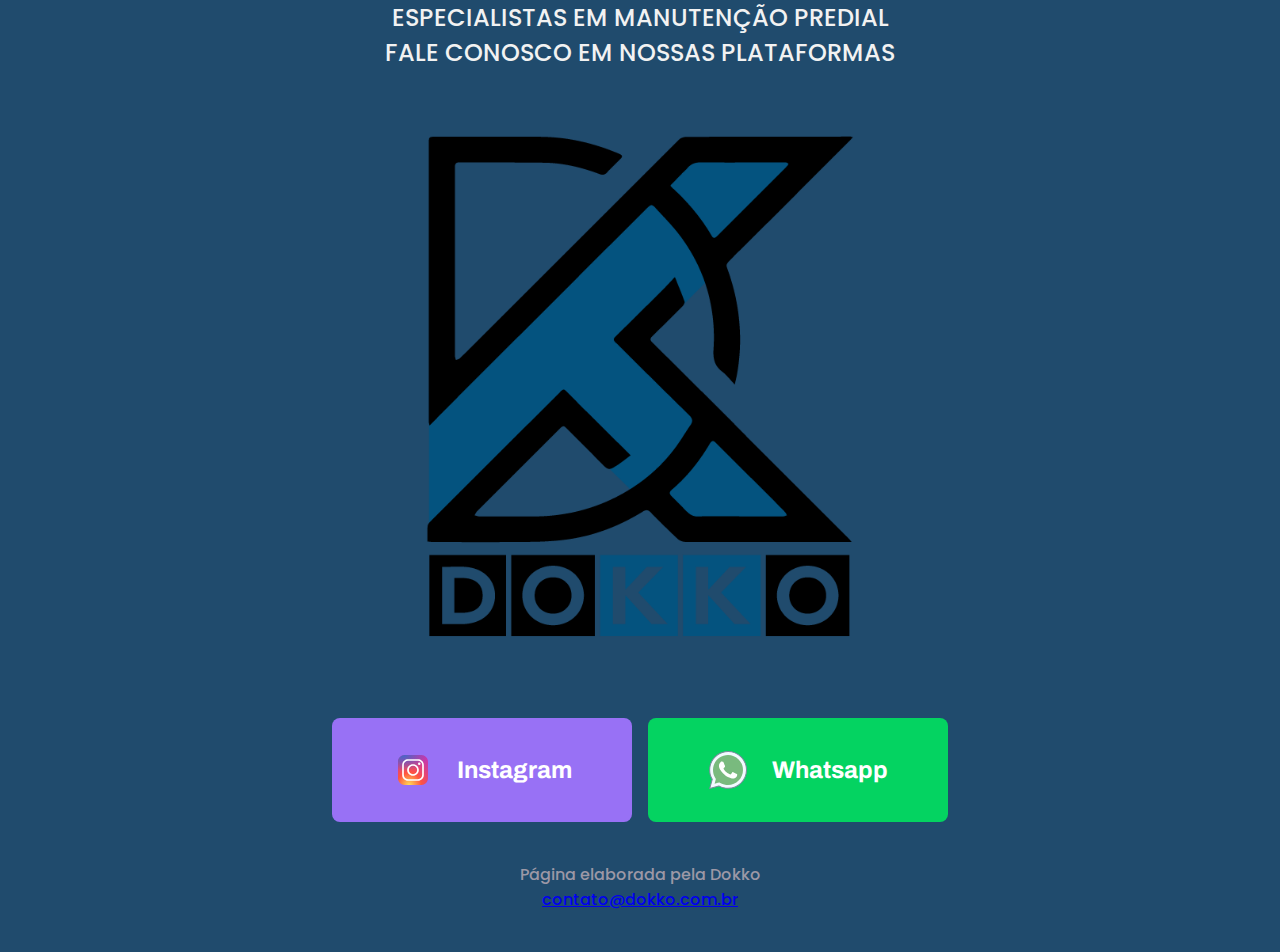
==== index.html @ 8680ae34 "Adição de rodapé" ====
<!DOCTYPE html>
<html lang="pt_br">
	
<head>
	<meta charset="UTF-8">
	<meta name="viewport" content="width=device-width, initial-scale=1.0">
	<meta name="theme-color" content="#204B6D">

	<title>Dokko | Manutenção Predial</title>

	<link rel="shortcut icon" href="./public/images/favicon.png" type="image/png">

	<link rel="stylesheet" href="./public/styles/main.css">
	<link rel="stylesheet" href="./public/styles/partials/page-landing.css">

	<link href="https://fonts.googleapis.com/css2?family=Archivo:wght@400;700&amp;family=Poppins:wght@400;600&amp;display=swap" rel="stylesheet">
</head>
<body id="page-landing">



	<div class="slideshow-container">

		<div class="text">
			ESPECIALISTAS EM MANUTENÇÃO PREDIAL
			<br>FALE CONOSCO EM NOSSAS PLATAFORMAS</div>

		<!-- <div style="text-align:center">
			<span class="dot"></span>
			<span class="dot"></span>
			<span class="dot"></span>
		</div> -->

		<div class="mySlides fade">
		<img src="./public/images/logo.png" style="max-width:100%; height: auto; max-height:600px">
		</div>
		
		<!-- <div class="mySlides fade">
		<img src="./public/images/img2.jpg" style="max-width:100%; height: auto; max-height:600px"/>
		</div>
		
		<div class="mySlides fade">
		<img src="./public/images/img3.jpg" style="max-width:100%; height: auto; max-height:600px"/>
		</div> -->

		<br>

		<!-- <div id="container">
		<div class="logo-container">
			<img src="./public/images/logo.png" alt="Dokko">
			<h2>Engenheiros a vapor</h2>
		</div>

		<img class="hero-image" src="./public/images/landing.svg" alt="Engenharia de Manutenção Predial"> -->
	
		<div class="buttons-container">
			<a class="study" href="https://instagram.com/dokkoengenharia">
				<img src="./public/images/icons/icons8-instagram.svg" alt="Estudar">
				Instagram
			</a>
			
			<a class="give-classes" href="https://wa.me/5585981982041?text=Gostaria%20de%20fechar%20um%20or%C3%A7amento%20com%20a%20Dokko">
				<img src="./public/images/icons/icons8-whatsapp-40.svg" alt="Dar aulas">
				Whatsapp
			</a>
		</div>
	</div>

	<footer>
		<p>Página elaborada pela Dokko</p>
		<p><a href="mailto:contato@dokko.com.br">contato@dokko.com.br</a></p>
	</footer>

	<script>
	let slideIndex = 0;
	showSlides();
	window.history.pushState("dokko.com.br");
	
	function showSlides() {
		let i;
		let slides = document.getElementsByClassName("mySlides");
		let dots = document.getElementsByClassName("dot");
		for (i = 0; i < slides.length; i++) {
		slides[i].style.display = "none";  
		}
		slideIndex++;
		if (slideIndex > slides.length) {slideIndex = 1}    
		for (i = 0; i < dots.length; i++) {
		dots[i].className = dots[i].className.replace(" active;", "");
		}
		slides[slideIndex-1].style.display = "block";
		dots[slideIndex-1].className += " active";
		setTimeout(showSlides, 5000); // Change image every 2 seconds
	}
	</script>
</body>
</html>
---- public/styles/main.css ----
:root {
    --color-background: #F0F0F7;
    --color-primary-lighter: #9871F5;
    --color-primary-light: #916BEA;
    --color-primary: #204b6d;
    --color-primary-dark: #2e0788;
    --color-primary-darker: #6842c2;
    --color-secondary: #04D361;
    --color-secondary-dark: #04BF58;
    --color-title-in-primary: #FFFFFF;
    --color-text-in-primary: #D4C2FF;
    --color-text-title: #32264D;
    --color-text-complement: #9C98A6;
    --color-text-base: #204b6d;
    --color-line-in-white: #E6E6F0;
    --color-input-background: #F8F8FC;
    --color-button-text: #FFFFFF;
    --color-box-base: #FFFFFF;
    --color-box-footer: #FAFAFC;
    --color-small-info: #C1BCCC;
    font-size: 60%; /* controle das medidas rem */
}

* {
    margin: 0;
    padding: 0;
    box-sizing: border-box;
}

html, 
body {
    height: 100vh;
}

body {
    background: var(--color-background);
}

body,
input,
button,
textarea {
    /* font: 500 1.6rem Poppins; */
    font-weight: 500;
    font-family: Poppins;
    font-size: 1.6rem;
    color: var(--color-text-base);
}

footer {
    padding: 4rem;
    color: var(--color-text-complement);
    text-align: center;
    vertical-align: middle;
    
}

#container {
    width: 100vw; /* width = largura */
    max-width: 700px;
}

@media(min-width: 600px) {
    :root {
        font-size: 62.5%;
    }
}

img {
  border-radius: 5%;
}

/* Slideshow container */
.slideshow-container {
  max-width: 100vw;
  position: relative;
  margin: auto;
  text-align:center;
}

.buttons-container {
  position: relative;
  margin: auto;
  text-align:center;
}

/* Caption text */
.text {
  color: #f2f2f2;
  font-size: 24px;
  padding: 8px 12px;
  position: relative;
  bottom: 8px;
  width: 100%;
  text-align: center;
}

/* Number text (1/3 etc) */
.numbertext {
  color: #f2f2f2;
  font-size: 12px;
  padding: 8px 12px;
  position: absolute;
  top: 0;
}

/* The dots/bullets/indicators */
.dot {
  height: 15px;
  width: 15px;
  margin: 0 2px;
  background-color: #bbb;
  border-radius: 50%;
  display: inline-block;
  transition: background-color 0.6s ease;
}

.active {
  background-color: #717171;
}

/* Fading animation */
.fade {
  animation-name: fade;
  animation-duration: 2.0s;
}

@keyframes fade {
  from {opacity: .2} 
  to {opacity: 1}
}

/* On smaller screens, decrease text size */
@media only screen and (max-width: 300px) {
  .text {font-size: 11px}
}
---- public/styles/partials/page-landing.css ----
#page-landing {
    background: var(--color-primary);
}

#page-landing #container {
    color: var(--color-text-in-primary);
}

.logo-container img{
    height: 10rem;
}

.logo-container {
    text-align: center;
    margin-bottom: 3.2rem;
}

.logo-container h2 {
    font-weight: 500;
    font-size: 3.6rem;
    line-height: 4.6rem;
    margin-top: 0.8rem;
}

.hero-image {
    width: 100%;
}

.buttons-container {
    display: flex;
    justify-content: center;
    margin: 0;
}

.buttons-container a {
    width: 30rem;
    height:10.4rem;
    border-radius: 0.8rem;
    margin-right: 1.6rem;
    font: 700 2.4rem Archivo;
    display: flex;
    align-items: center;
    justify-content: center;
    text-decoration: none;
    transition: background 0.2s;
    color: var(--color-button-text);
}

.buttons-container a img{
    width: 4rem;
    margin-right:2.4rem;
}

.buttons-container a.study{
    background: var(--color-primary-lighter);
}

.buttons-container a.study:hover{
    background: var(--color-primary-light);
}

.buttons-container a.give-classes{
    background: var(--color-secondary);
    margin-right: 0;
}

.buttons-container a.give-classes:hover{
    background: var(--color-primary-dark);
}

.total-connections{
    font-size:1.8rem;
    display: flex;
    align-items: center;
    justify-content: center;
}

.total-connections img{
    margin-left: 0.8rem;
}

@media(max-width: 699px){
    :root {
        font-size: 40%; /* modificar as medidas rem*/
    }
}

@media(min-width: 1100px){
    #page-landing #container {
        max-width: 1100px;
        display: grid;
        grid-template-columns: 2fr 1fr 2fr;
        grid-template-rows: 350px 104px;
        grid-template-areas: 
        "proffy image image"
        "button button texting";
        gap: 60px;
    }

    .logo-container {
        grid-area: proffy;
        text-align: initial;
        align-self: center;
        margin: 0;
    }

    .logo-container img{
        height: 100%;
    }
    .hero-image {
        grid-area: image;
        /*height: 127px;
        width:350px;*/
    }
    .buttons-container {
        grid-area: button;
       
    }
    .total-connections {
        grid-area: texting;
        font-size: 1.2rem;
    }
}
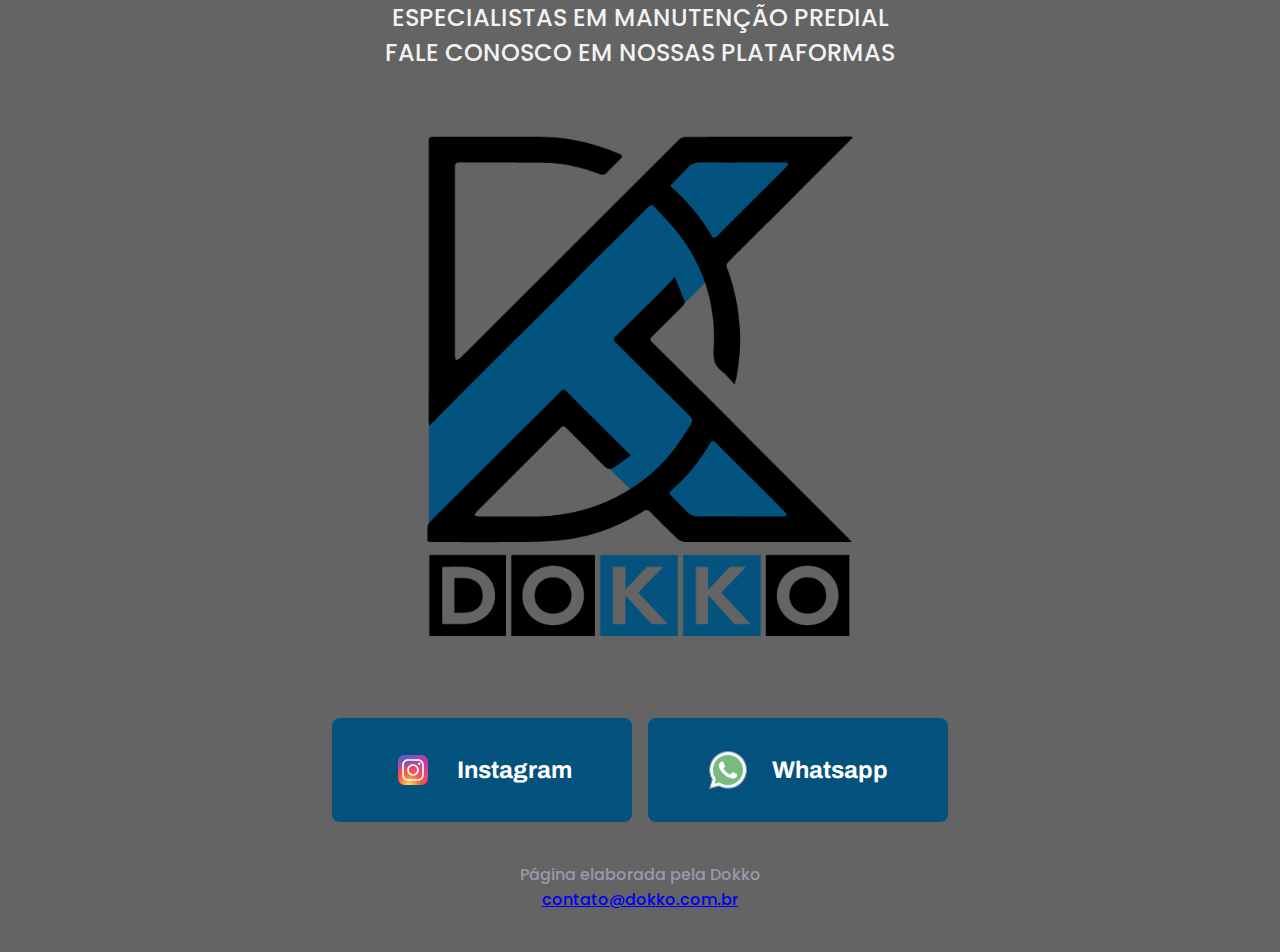
==== commit c57cc9bc: "Alteração de cores e ajuste no link do whatsapp" ====
--- a/index.html
+++ b/index.html
@@ -59,7 +59,7 @@
 				Instagram
 			</a>
 			
-			<a class="give-classes" href="https://wa.me/5585981982041?text=Gostaria%20de%20fechar%20um%20or%C3%A7amento%20com%20a%20Dokko">
+			<a class="give-classes" href="https://wa.me/5585981982041?text=Gostaria%20de%20solicitar%20um%20or%C3%A7amento%20com%20a%20Dokko">
 				<img src="./public/images/icons/icons8-whatsapp-40.svg" alt="Dar aulas">
 				Whatsapp
 			</a>
--- a/public/styles/main.css
+++ b/public/styles/main.css
@@ -1,11 +1,11 @@
 :root {
     --color-background: #F0F0F7;
-    --color-primary-lighter: #9871F5;
+    --color-primary-lighter: #03517D;
     --color-primary-light: #916BEA;
-    --color-primary: #204b6d;
+    --color-primary: #646464;
     --color-primary-dark: #2e0788;
     --color-primary-darker: #6842c2;
-    --color-secondary: #04D361;
+    --color-secondary: #03517D;
     --color-secondary-dark: #04BF58;
     --color-title-in-primary: #FFFFFF;
     --color-text-in-primary: #D4C2FF;
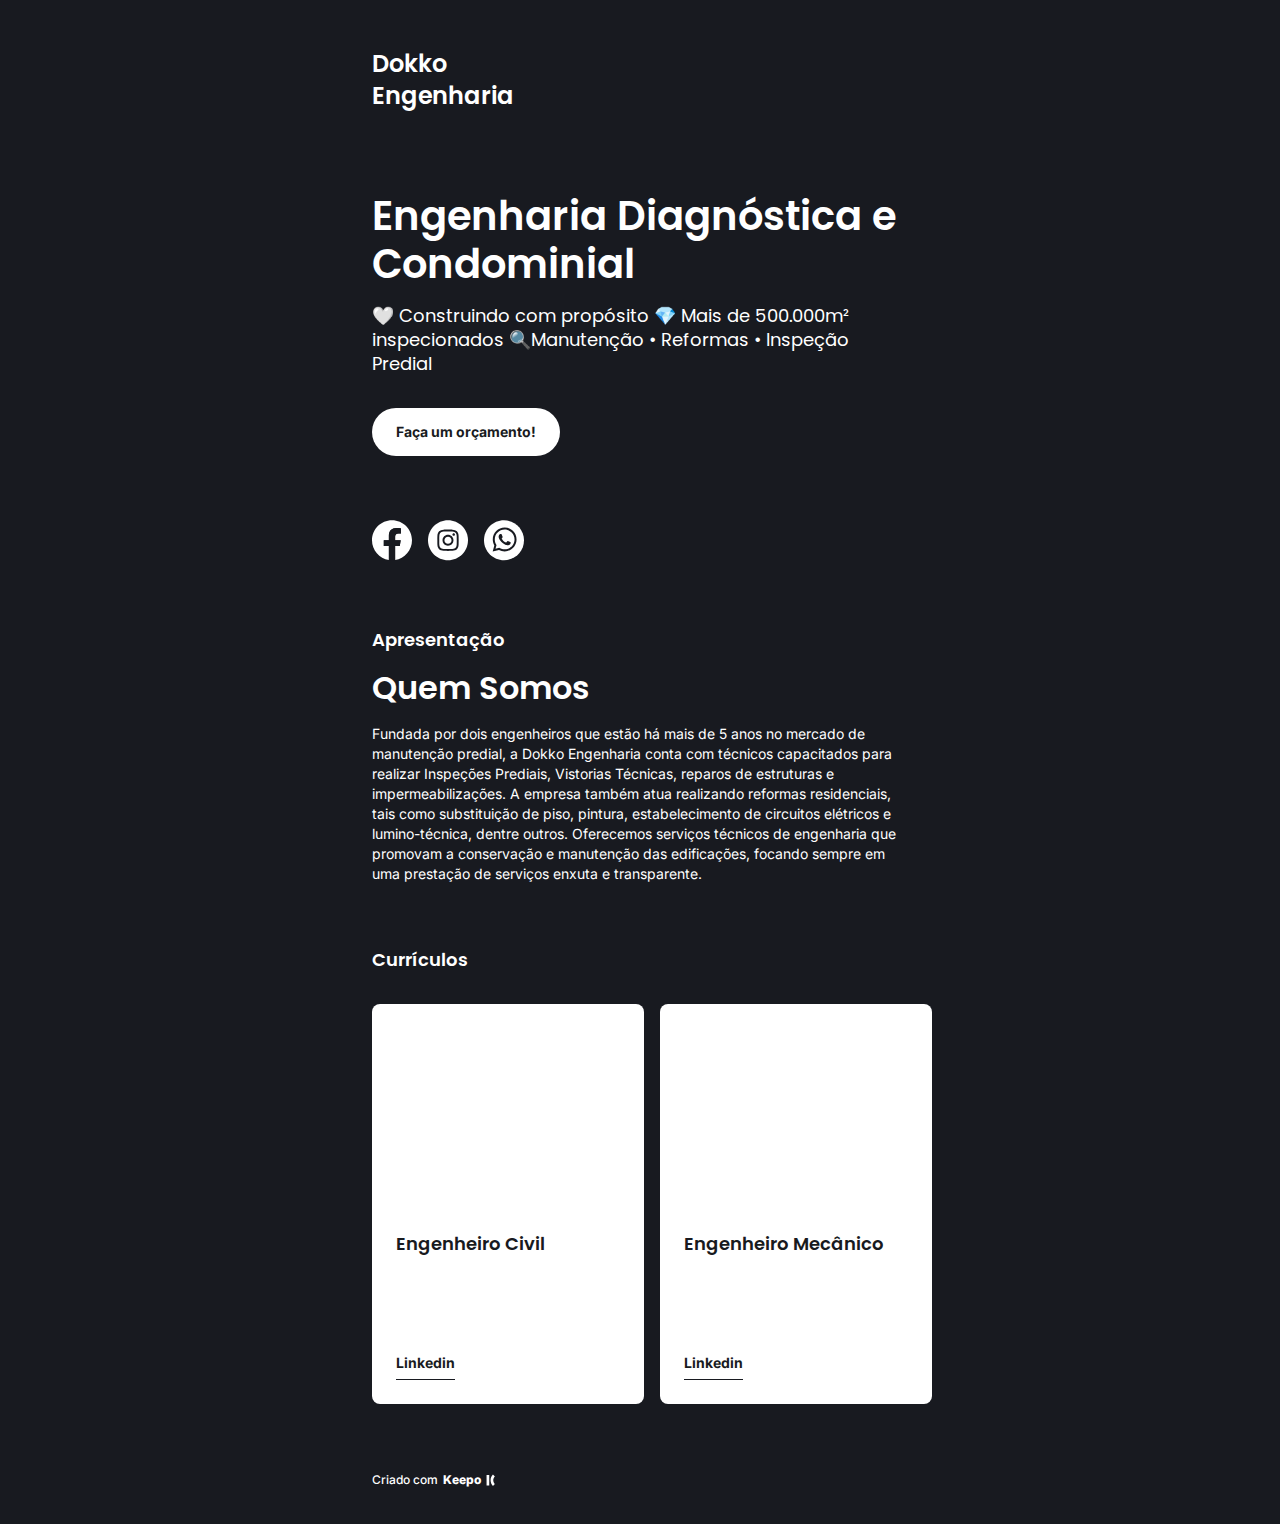
==== commit 9c13ee80: "atualizando website pro modelo do Keepo" ====
--- a/index.html
+++ b/index.html
@@ -1,97 +1,255 @@
-<!DOCTYPE html>
-<html lang="pt_br">
-	
-<head>
-	<meta charset="UTF-8">
-	<meta name="viewport" content="width=device-width, initial-scale=1.0">
-	<meta name="theme-color" content="#204B6D">
+<!doctype html><html lang="pt-BR"><head><script>(function (w, d, s, l, i) {
+                w[l] = w[l] || [];
+                w[l].push({
+                    'gtm.start': new Date().getTime(),
+                    event: 'gtm.js',
+                });
+                var f = d.getElementsByTagName(s)[0],
+                    j = d.createElement(s),
+                    dl = l != 'dataLayer' ? '&l=' + l : '';
+                j.async = true;
+                j.src = 'https://www.googletagmanager.com/gtm.js?id=' + i + dl;
+                f.parentNode.insertBefore(j, f);
+            })(window, document, 'script', 'dataLayer', 'GTM-T65ZLWP');</script><meta charset="utf-8"/><title>Dokko Engenharia</title><link rel="icon" href="https://keepo.io/favicon.ico"/><link rel="apple-touch-icon" sizes="57x57" href="https://keepo.io/apple-icon-57x57.png"/><link rel="apple-touch-icon" sizes="60x60" href="https://keepo.io/apple-icon-60x60.png"/><link rel="apple-touch-icon" sizes="72x72" href="https://keepo.io/apple-icon-72x72.png"/><link rel="apple-touch-icon" sizes="76x76" href="https://keepo.io/apple-icon-76x76.png"/><link rel="apple-touch-icon" sizes="114x114" href="https://keepo.io/apple-icon-114x114.png"/><link rel="apple-touch-icon" sizes="120x120" href="https://keepo.io/apple-icon-120x120.png"/><link rel="apple-touch-icon" sizes="144x144" href="https://keepo.io/apple-icon-144x144.png"/><link rel="apple-touch-icon" sizes="152x152" href="https://keepo.io/apple-icon-152x152.png"/><link rel="apple-touch-icon" sizes="180x180" href="https://keepo.io/apple-icon-180x180.png"/><link rel="icon" type="image/png" sizes="192x192" href="https://keepo.io/android-icon-192x192.png"/><link rel="icon" type="image/png" sizes="32x32" href="https://keepo.io/favicon-32x32.png"/><link rel="icon" type="image/png" sizes="96x96" href="https://keepo.io/favicon-96x96.png"/><link rel="icon" type="image/png" sizes="16x16" href="https://keepo.io/favicon-16x16.png"/><meta charset="utf-8"/><meta http-equiv="x-ua-compatible" content="ie=edge,chrome=1"/><meta name="viewport" content="width=device-width,initial-scale=1,maximum-scale=1,user-scalable=no"/><meta name="title" content="Dokko Engenharia"/><meta property="og:image" content="https://static.keepo.io/users/fb060cf8-e6d5-4fc1-8eff-7cc48a8cf4f7/sites/c46ba09b-09d7-4e7f-bb36-05a701625198/3509f1ac-09fc-4536-91fd-ea9e46dd47d6-cropped.jpeg"/><meta property="twitter:image" content="https://static.keepo.io/users/fb060cf8-e6d5-4fc1-8eff-7cc48a8cf4f7/sites/c46ba09b-09d7-4e7f-bb36-05a701625198/3509f1ac-09fc-4536-91fd-ea9e46dd47d6-cropped.jpeg"/><meta property="busca:image" content="Dokko Engenharia"/><meta property="og:title" content="Dokko Engenharia"/><meta property="og:site_name" content="home-keepo"/><meta property="og:locale" content="pt_BR"/><meta property="og:type" content="website"/><meta property="og:url" content="https://keepo.io/dokkoengenharia"/><meta property="og:description" content="Engenharia Diagnóstica e Condominial
+"/><meta name="description" content="Engenharia Diagnóstica e Condominial
+"/><meta name="version" content="2023-07-26T16:13:22.978Z"/><link href="https://fonts.googleapis.com/css2?family=Inter:wght@400;700&family=Poppins:wght@400;600&display=swap" rel="stylesheet"/><style data-styled="true" data-styled-version="5.3.0">.glGHDv{padding:2rem 2rem;}/*!sc*/
+.glGHDv.npb{padding-bottom:0;}/*!sc*/
+data-styled.g1[id="sc-bdnxRM"]{content:"glGHDv,"}/*!sc*/
+.hnRyhf{font-family:'Poppins',sans-serif;font-style:normal;font-weight:600;font-size:18px;line-height:24px;margin-bottom:32px;}/*!sc*/
+.hnRyhf.nmb{margin-bottom:0;}/*!sc*/
+data-styled.g2[id="sc-gtsrHT"]{content:"hnRyhf,"}/*!sc*/
+.leWeWr{cursor:pointer;color:#181A20;background-color:#FFFFFF;border-radius:6.25rem;font-family:'Inter',sans-serif;display:'inline-block';-webkit-align-items:center;-webkit-box-align:center;-ms-flex-align:center;align-items:center;-webkit-box-pack:center;-webkit-justify-content:center;-ms-flex-pack:center;justify-content:center;display:-webkit-box;display:-webkit-flex;display:-ms-flexbox;display:flex;text-align:center;padding:1rem 1.5rem;font-weight:bold;font-size:0.875rem;line-height:1rem;}/*!sc*/
+.leWeWr:focus{outline:0 !important;}/*!sc*/
+data-styled.g3[id="sc-dlnjwi"]{content:"leWeWr,"}/*!sc*/
+.kmRIMt{overflow-wrap:break-word;word-wrap:break-word;-ms-word-break:break-all;word-break:break-all;word-break:break-word;-ms-hyphens:manual;-moz-hyphens:manual;-webkit-hyphens:manual;-webkit-hyphens:manual;-moz-hyphens:manual;-ms-hyphens:manual;hyphens:manual;display:inline-block;white-space:pre-line;}/*!sc*/
+.kmRIMt h2.mt,.kmRIMt p.mt{margin-top:16px;}/*!sc*/
+data-styled.g8[id="sc-iCoGMd"]{content:"kmRIMt,"}/*!sc*/
+.dIpfif{padding-left:0;padding-right:0;}/*!sc*/
+.dIpfif .title{padding:2rem 2rem;padding-top:0;padding-bottom:0;}/*!sc*/
+.dIpfif .navigation-section{display:-webkit-box;display:-webkit-flex;display:-ms-flexbox;display:flex;margin-top:32px;-webkit-box-pack:left;-webkit-justify-content:left;-ms-flex-pack:left;justify-content:left;}/*!sc*/
+.dIpfif .navigation-section > div:first-child{margin-right:16px;margin-left:32px;}/*!sc*/
+@media (max-width:480px){.dIpfif .navigation-section{display:none;}}/*!sc*/
+data-styled.g9[id="sc-fujyAs"]{content:"dIpfif,"}/*!sc*/
+.dIXApb{display:-webkit-box;display:-webkit-flex;display:-ms-flexbox;display:flex;overflow-x:scroll;overflow-y:hidden;-ms-overflow-style:none;-webkit-scrollbar-width:none;-moz-scrollbar-width:none;-ms-scrollbar-width:none;scrollbar-width:none;}/*!sc*/
+.dIXApb::-webkit-scrollbar{display:none;}/*!sc*/
+.dIXApb .card{cursor:pointer;min-width:272px;margin-right:16px;}/*!sc*/
+.dIXApb .card.full-width{width:100%;margin-right:32px;}/*!sc*/
+.dIXApb .card:first-child{margin-left:32px;}/*!sc*/
+.dIXApb .card:last-child{position:relative;}/*!sc*/
+.dIXApb .card:last-child::after{position:absolute;content:'';right:-32px;width:32px;height:1px;}/*!sc*/
+.dIXApb .card > .info{overflow-wrap:break-word;word-wrap:break-word;-ms-word-break:break-all;word-break:break-all;word-break:break-word;-ms-hyphens:manual;-moz-hyphens:manual;-webkit-hyphens:manual;-webkit-hyphens:manual;-moz-hyphens:manual;-ms-hyphens:manual;hyphens:manual;height:148px;padding:24px;background-color:#FFFFFF;color:#181A20;border-bottom-left-radius:8px;border-bottom-right-radius:8px;display:-webkit-box;display:-webkit-flex;display:-ms-flexbox;display:flex;-webkit-flex-direction:column;-ms-flex-direction:column;flex-direction:column;-webkit-box-pack:justify;-webkit-justify-content:space-between;-ms-flex-pack:justify;justify-content:space-between;}/*!sc*/
+.dIXApb .card > .info h5,.dIXApb .card > .info p{margin-bottom:8px;}/*!sc*/
+.dIXApb .card > .info h6{display:inline-block;border-bottom:1px solid;padding-bottom:8px;}/*!sc*/
+data-styled.g10[id="sc-pNWdM"]{content:"dIXApb,"}/*!sc*/
+.buxQRR{background-color:#FFFFFF;background-image:url(https://static.keepo.io/users/fb060cf8-e6d5-4fc1-8eff-7cc48a8cf4f7/sites/c46ba09b-09d7-4e7f-bb36-05a701625198/687d2caa-fc29-4123-8694-b295e78354db-cropped.jpeg);height:204px;background-size:cover;background-position:center;border-radius:8px 8px 0px 0px;-webkit-border-radius:8px 8px 0px 0px;}/*!sc*/
+.kCPkRz{background-color:#FFFFFF;background-image:url(https://static.keepo.io/users/fb060cf8-e6d5-4fc1-8eff-7cc48a8cf4f7/sites/c46ba09b-09d7-4e7f-bb36-05a701625198/4a8f764c-cd03-4820-b77d-a6f091189490-cropped.jpeg);height:204px;background-size:cover;background-position:center;border-radius:8px 8px 0px 0px;-webkit-border-radius:8px 8px 0px 0px;}/*!sc*/
+data-styled.g11[id="sc-jrsJWt"]{content:"buxQRR,kCPkRz,"}/*!sc*/
+.ixrlpR{display:-webkit-box;display:-webkit-flex;display:-ms-flexbox;display:flex;-webkit-align-items:center;-webkit-box-align:center;-ms-flex-align:center;align-items:center;-webkit-flex-direction:row;-ms-flex-direction:row;flex-direction:row;-webkit-box-pack:left;-webkit-justify-content:left;-ms-flex-pack:left;justify-content:left;}/*!sc*/
+.ixrlpR a{display:-webkit-box;display:-webkit-flex;display:-ms-flexbox;display:flex;-webkit-box-pack:center;-webkit-justify-content:center;-ms-flex-pack:center;justify-content:center;-webkit-align-items:center;-webkit-box-align:center;-ms-flex-align:center;align-items:center;}/*!sc*/
+.ixrlpR span,.ixrlpR a,.ixrlpR strong{color:#FFFFFF;}/*!sc*/
+.ixrlpR strong{font-family:'Inter',sans-serif;font-style:normal;font-weight:800;font-size:0.75rem;line-height:1.5rem;margin-right:5px;margin-left:5px;display:inline-block;}/*!sc*/
+.ixrlpR span{font-family:'Inter',sans-serif;font-style:normal;font-weight:500;font-size:0.75rem;line-height:1.5rem;display:inline-block;}/*!sc*/
+data-styled.g13[id="sc-iqAclL"]{content:"ixrlpR,"}/*!sc*/
+.bQMXZG{padding:2rem 2rem;}/*!sc*/
+.bQMXZG > div{display:-webkit-box;display:-webkit-flex;display:-ms-flexbox;display:flex;-webkit-flex-wrap:wrap;-ms-flex-wrap:wrap;flex-wrap:wrap;margin:-8px;-webkit-box-pack:left;-webkit-justify-content:left;-ms-flex-pack:left;justify-content:left;}/*!sc*/
+.bQMXZG > div > *{margin:8px;}/*!sc*/
+data-styled.g33[id="sc-giAqHp"]{content:"bQMXZG,"}/*!sc*/
+.jEGvJB{display:-webkit-box;display:-webkit-flex;display:-ms-flexbox;display:flex;-webkit-flex-direction:row;-ms-flex-direction:row;flex-direction:row;-webkit-align-items:center;-webkit-box-align:center;-ms-flex-align:center;align-items:center;-webkit-flex-wrap:wrap;-ms-flex-wrap:wrap;flex-wrap:wrap;-webkit-box-pack:justify;-webkit-justify-content:space-between;-ms-flex-pack:justify;justify-content:space-between;text-align:left;}/*!sc*/
+.jEGvJB.avatar-present{-webkit-box-pack:justify;-webkit-justify-content:space-between;-ms-flex-pack:justify;justify-content:space-between;}/*!sc*/
+@media (max-width:362px){}/*!sc*/
+.jEGvJB > div.title{overflow-wrap:break-word;word-wrap:break-word;-ms-word-break:break-all;word-break:break-all;word-break:break-word;-ms-hyphens:manual;-moz-hyphens:manual;-webkit-hyphens:manual;-webkit-hyphens:manual;-moz-hyphens:manual;-ms-hyphens:manual;hyphens:manual;text-align:left;}/*!sc*/
+.jEGvJB > div.title h3{display:inline-block;width:186.59px;}/*!sc*/
+.jEGvJB .title.full-width h3{width:100%;}/*!sc*/
+.jEGvJB > div.avatar.full-width{display:-webkit-box;display:-webkit-flex;display:-ms-flexbox;display:flex;width:100%;}/*!sc*/
+data-styled.g35[id="sc-bYwzuL"]{content:"jEGvJB,"}/*!sc*/
+.XuGlB{border-radius:50%;width:96px;height:96px;background-size:cover;background-position:center;background-image:url(https://static.keepo.io/users/fb060cf8-e6d5-4fc1-8eff-7cc48a8cf4f7/sites/c46ba09b-09d7-4e7f-bb36-05a701625198/3509f1ac-09fc-4536-91fd-ea9e46dd47d6-cropped.jpeg);}/*!sc*/
+data-styled.g36[id="sc-kLojOw"]{content:"XuGlB,"}/*!sc*/
+.iKMwwK{overflow-wrap:break-word;word-wrap:break-word;-ms-word-break:break-all;word-break:break-all;word-break:break-word;-ms-hyphens:manual;-moz-hyphens:manual;-webkit-hyphens:manual;-webkit-hyphens:manual;-moz-hyphens:manual;-ms-hyphens:manual;hyphens:manual;}/*!sc*/
+.iKMwwK h5{font-style:normal;font-weight:normal;}/*!sc*/
+.iKMwwK h5,.iKMwwK h1{display:inline-block;white-space:pre-line;}/*!sc*/
+.iKMwwK h5{font-weight:normal;}/*!sc*/
+.iKMwwK .supporting-text.mt{margin-top:16px;}/*!sc*/
+data-styled.g37[id="sc-iklJeh"]{content:"iKMwwK,"}/*!sc*/
+.gnaOOe{display:-webkit-box;display:-webkit-flex;display:-ms-flexbox;display:flex;-webkit-box-pack:left;-webkit-justify-content:left;-ms-flex-pack:left;justify-content:left;}/*!sc*/
+data-styled.g38[id="sc-jJMGnK"]{content:"gnaOOe,"}/*!sc*/
+.eictRQ{background-color:#181A20;color:#FFFFFF;text-align:left;}/*!sc*/
+.eictRQ h1,.eictRQ h2,.eictRQ h3,.eictRQ h4,.eictRQ h5{font-family:'Poppins',sans-serif;font-style:normal;}/*!sc*/
+.eictRQ h1{font-weight:600;font-size:2.5rem;line-height:3rem;}/*!sc*/
+.eictRQ h2{font-weight:600;font-size:2rem;line-height:2.5rem;}/*!sc*/
+.eictRQ h3{font-weight:600;font-size:1.5rem;line-height:2rem;}/*!sc*/
+.eictRQ h4{font-weight:600;font-size:1.125rem;line-height:1.5rem;}/*!sc*/
+.eictRQ h5{font-weight:400;font-size:1.125rem;line-height:1.5rem;}/*!sc*/
+.eictRQ h5.semibold{font-weight:600;}/*!sc*/
+.eictRQ h6{font-family:Inter;font-style:normal;font-weight:bold;font-size:0.875rem;line-height:1rem;}/*!sc*/
+.eictRQ p{font-family:'Inter',sans-serif;font-style:normal;font-weight:400;font-size:0.875rem;line-height:1.25rem;}/*!sc*/
+.eictRQ a{-webkit-text-decoration:none;text-decoration:none;}/*!sc*/
+.eictRQ a:visited,.eictRQ a:hover,.eictRQ a:active{color:unset;}/*!sc*/
+data-styled.g39[id="sc-hiKfDv"]{content:"eictRQ,"}/*!sc*/
+.cpKuis{max-width:min(601px,100%);margin:0 auto;display:-webkit-box;display:-webkit-flex;display:-ms-flexbox;display:flex;-webkit-flex-flow:column;-ms-flex-flow:column;flex-flow:column;-webkit-box-pack:justify;-webkit-justify-content:space-between;-ms-flex-pack:justify;justify-content:space-between;}/*!sc*/
+data-styled.g51[id="sc-bBjRSN"]{content:"cpKuis,"}/*!sc*/</style><style>html,
+            body,
+            div,
+            span,
+            applet,
+            object,
+            iframe,
+            h1,
+            h2,
+            h3,
+            h4,
+            h5,
+            h6,
+            p,
+            blockquote,
+            pre,
+            a,
+            abbr,
+            acronym,
+            address,
+            big,
+            cite,
+            code,
+            del,
+            dfn,
+            em,
+            img,
+            ins,
+            kbd,
+            q,
+            s,
+            samp,
+            small,
+            strike,
+            strong,
+            sub,
+            sup,
+            tt,
+            var,
+            b,
+            u,
+            i,
+            center,
+            dl,
+            dt,
+            dd,
+            menu,
+            ol,
+            ul,
+            li,
+            fieldset,
+            form,
+            label,
+            legend,
+            table,
+            caption,
+            tbody,
+            tfoot,
+            thead,
+            tr,
+            th,
+            td,
+            article,
+            aside,
+            canvas,
+            details,
+            embed,
+            figure,
+            figcaption,
+            footer,
+            header,
+            hgroup,
+            main,
+            menu,
+            nav,
+            output,
+            ruby,
+            section,
+            summary,
+            time,
+            mark,
+            audio,
+            video {
+                margin: 0;
+                padding: 0;
+                border: 0;
+                font-size: 100%;
+                font: inherit;
+                vertical-align: baseline;
+            }
 
-	<title>Dokko | Manutenção Predial</title>
-
-	<link rel="shortcut icon" href="./public/images/favicon.png" type="image/png">
-
-	<link rel="stylesheet" href="./public/styles/main.css">
-	<link rel="stylesheet" href="./public/styles/partials/page-landing.css">
-
-	<link href="https://fonts.googleapis.com/css2?family=Archivo:wght@400;700&amp;family=Poppins:wght@400;600&amp;display=swap" rel="stylesheet">
-</head>
-<body id="page-landing">
-
-
-
-	<div class="slideshow-container">
-
-		<div class="text">
-			ESPECIALISTAS EM MANUTENÇÃO PREDIAL
-			<br>FALE CONOSCO EM NOSSAS PLATAFORMAS</div>
-
-		<!-- <div style="text-align:center">
-			<span class="dot"></span>
-			<span class="dot"></span>
-			<span class="dot"></span>
-		</div> -->
-
-		<div class="mySlides fade">
-		<img src="./public/images/logo.png" style="max-width:100%; height: auto; max-height:600px">
-		</div>
-		
-		<!-- <div class="mySlides fade">
-		<img src="./public/images/img2.jpg" style="max-width:100%; height: auto; max-height:600px"/>
-		</div>
-		
-		<div class="mySlides fade">
-		<img src="./public/images/img3.jpg" style="max-width:100%; height: auto; max-height:600px"/>
-		</div> -->
-
-		<br>
-
-		<!-- <div id="container">
-		<div class="logo-container">
-			<img src="./public/images/logo.png" alt="Dokko">
-			<h2>Engenheiros a vapor</h2>
-		</div>
-
-		<img class="hero-image" src="./public/images/landing.svg" alt="Engenharia de Manutenção Predial"> -->
-	
-		<div class="buttons-container">
-			<a class="study" href="https://instagram.com/dokkoengenharia">
-				<img src="./public/images/icons/icons8-instagram.svg" alt="Estudar">
-				Instagram
-			</a>
-			
-			<a class="give-classes" href="https://wa.me/5585981982041?text=Gostaria%20de%20solicitar%20um%20or%C3%A7amento%20com%20a%20Dokko">
-				<img src="./public/images/icons/icons8-whatsapp-40.svg" alt="Dar aulas">
-				Whatsapp
-			</a>
-		</div>
-	</div>
-
-	<footer>
-		<p>Página elaborada pela Dokko</p>
-		<p><a href="mailto:contato@dokko.com.br">contato@dokko.com.br</a></p>
-	</footer>
-
-	<script>
-	let slideIndex = 0;
-	showSlides();
-	window.history.pushState("dokko.com.br");
-	
-	function showSlides() {
-		let i;
-		let slides = document.getElementsByClassName("mySlides");
-		let dots = document.getElementsByClassName("dot");
-		for (i = 0; i < slides.length; i++) {
-		slides[i].style.display = "none";  
-		}
-		slideIndex++;
-		if (slideIndex > slides.length) {slideIndex = 1}    
-		for (i = 0; i < dots.length; i++) {
-		dots[i].className = dots[i].className.replace(" active;", "");
-		}
-		slides[slideIndex-1].style.display = "block";
-		dots[slideIndex-1].className += " active";
-		setTimeout(showSlides, 5000); // Change image every 2 seconds
-	}
-	</script>
-</body>
-</html>
+            /* HTML5 display-role reset for older browsers */
+            article,
+            aside,
+            details,
+            figcaption,
+            figure,
+            footer,
+            header,
+            hgroup,
+            main,
+            menu,
+            nav,
+            section {
+                display: block;
+            }
+            /* HTML5 hidden-attribute fix for newer browsers */
+            *[hidden] {
+                display: none;
+            }
+            body {
+                line-height: 1;
+            }
+            menu,
+            ol,
+            ul {
+                list-style: none;
+            }
+            blockquote,
+            q {
+                quotes: none;
+            }
+            blockquote:before,
+            blockquote:after,
+            q:before,
+            q:after {
+                content: '';
+                content: none;
+            }
+            table {
+                border-collapse: collapse;
+                border-spacing: 0;
+            }
+            input:-webkit-autofill,
+            input:-webkit-autofill:hover,
+            input:-webkit-autofill:focus,
+            input:-webkit-autofill:active {
+                -webkit-box-shadow: 0 0 0 60px var(--color-neutral-darkness)
+                    inset !important;
+                box-shadow: 0 0 0 60px var(--color-neutral-darkness) inset !important;
+                background-color: var(--color-neutral-darkness) !important;
+                background-clip: content-box !important;
+                -webkit-text-fill-color: var(--color-neutral-white) !important;
+            }
+            html {
+                background-color: #181A20;
+            }</style></head><body><noscript><iframe src="https://www.googletagmanager.com/ns.html?id=GTM-T65ZLWP" height="0" width="0" style="display: none; visibility: hidden"></iframe></noscript><div class="sc-bBjRSN cpKuis"><div class="sc-hiKfDv eictRQ"><div class="sc-bdnxRM glGHDv"><div class="sc-bYwzuL jEGvJB avatar-present"><div class="title"><h3>Dokko Engenharia</h3></div><div class="avatar"><div class="sc-kLojOw XuGlB"></div></div></div></div><div class="sc-bdnxRM glGHDv npb"><div class="sc-iklJeh iKMwwK"><div><h1>Engenharia Diagnóstica e Condominial</h1></div><div class="supporting-text mt"><h5>🤍 Construindo com propósito 💎 Mais de 500.000m² inspecionados 🔍Manutenção • Reformas • Inspeção Predial</h5></div></div></div><div class="sc-bdnxRM glGHDv"><div class="sc-jJMGnK gnaOOe"><div class="sc-dlnjwi leWeWr">Faça um orçamento!</div></div></div><div class="sc-giAqHp bQMXZG"><div><a href="https://api.keepo.io/redirect?event_type=open_link&amp;continue=[base64]" target="_blank" rel="noreferrer" id="facebook"><svg width="40" height="41" viewBox="0 0 40 41" fill="none" xmlns="http://www.w3.org/2000/svg"><path d="M40 20.25C40 9.20317 31.0468 0.25 20 0.25C8.95317 0.25 0 9.20317 0 20.25C0 30.2344 7.3125 38.5078 16.875 40.0078V26.0313H11.7968V20.25H16.875V15.8438C16.875 10.832 19.8594 8.0625 24.4297 8.0625C26.6172 8.0625 28.9062 8.45312 28.9062 8.45312V13.375H26.3828C23.8984 13.375 23.125 14.918 23.125 16.5V20.25H28.6718L27.7852 26.0313H23.125V40.0078C32.6875 38.5078 40 30.2344 40 20.25Z" fill="#FFFFFF"></path><path d="M27.7852 26.0312L28.6719 20.25H23.125V16.5C23.125 14.918 23.8985 13.375 26.3829 13.375H28.9063V8.45312C28.9063 8.45312 26.6172 8.0625 24.4297 8.0625C19.8595 8.0625 16.875 10.832 16.875 15.8437V20.25H11.7969V26.0312H16.875V40.0078C17.8945 40.168 18.9375 40.25 20 40.25C21.0625 40.25 22.1055 40.168 23.125 40.0078V26.0312H27.7852Z" fill="#181A20"></path></svg></a><a href="https://api.keepo.io/redirect?event_type=open_link&amp;continue=[base64].." target="_blank" rel="noreferrer" id="instagram"><svg width="40" height="41" viewBox="0 0 40 41" fill="none" xmlns="http://www.w3.org/2000/svg"><path d="M0 20.25C0 9.2043 8.9543 0.25 20 0.25C31.0457 0.25 40 9.2043 40 20.25C40 31.2957 31.0457 40.25 20 40.25C8.9543 40.25 0 31.2957 0 20.25Z" fill="#FFFFFF"></path><mask id="mask0" mask-type="alpha" maskUnits="userSpaceOnUse" x="0" y="0" width="40" height="41"><path fill-rule="evenodd" clip-rule="evenodd" d="M0 20.25C0 9.2043 8.9543 0.25 20 0.25C31.0457 0.25 40 9.2043 40 20.25C40 31.2957 31.0457 40.25 20 40.25C8.9543 40.25 0 31.2957 0 20.25Z" fill="#181A20"></path></mask><g mask="url(#mask0)"><path fill-rule="evenodd" clip-rule="evenodd" d="M20.001 9.58301C17.1041 9.58301 16.7406 9.59567 15.6028 9.64745C14.4672 9.69945 13.6921 9.87923 13.0139 10.143C12.3123 10.4155 11.7172 10.7799 11.1243 11.373C10.5309 11.9659 10.1665 12.561 9.89316 13.2624C9.62871 13.9408 9.44871 14.7162 9.3976 15.8513C9.34671 16.9891 9.33337 17.3529 9.33337 20.2498C9.33337 23.1467 9.34626 23.5092 9.39782 24.6469C9.45004 25.7825 9.62982 26.5576 9.89338 27.2359C10.166 27.9374 10.5305 28.5325 11.1236 29.1254C11.7163 29.7188 12.3114 30.0841 13.0125 30.3566C13.6912 30.6203 14.4665 30.8001 15.6019 30.8521C16.7397 30.9039 17.103 30.9166 19.9997 30.9166C22.8968 30.9166 23.2593 30.9039 24.3971 30.8521C25.5327 30.8001 26.3087 30.6203 26.9873 30.3566C27.6887 30.0841 28.2829 29.7188 28.8756 29.1254C29.4689 28.5325 29.8334 27.9374 30.1067 27.2361C30.3689 26.5576 30.5489 25.7823 30.6023 24.6472C30.6534 23.5094 30.6667 23.1467 30.6667 20.2498C30.6667 17.3529 30.6534 16.9893 30.6023 15.8515C30.5489 14.716 30.3689 13.9408 30.1067 13.2626C29.8334 12.561 29.4689 11.9659 28.8756 11.373C28.2822 10.7797 27.6889 10.4152 26.9867 10.143C26.3067 9.87923 25.5311 9.69945 24.3955 9.64745C23.2577 9.59567 22.8955 9.58301 19.9977 9.58301H20.001ZM19.0441 11.5052C19.2299 11.5049 19.4298 11.505 19.6455 11.5051L20.001 11.5052C22.849 11.5052 23.1866 11.5154 24.3113 11.5665C25.3513 11.6141 25.9157 11.7878 26.2918 11.9338C26.7895 12.1272 27.1444 12.3583 27.5175 12.7316C27.8909 13.105 28.122 13.4605 28.3158 13.9583C28.4618 14.3339 28.6358 14.8983 28.6831 15.9383C28.7342 17.0628 28.7453 17.4006 28.7453 20.2473C28.7453 23.094 28.7342 23.4317 28.6831 24.5562C28.6356 25.5962 28.4618 26.1607 28.3158 26.5362C28.1224 27.034 27.8909 27.3884 27.5175 27.7616C27.1442 28.1349 26.7898 28.366 26.2918 28.5594C25.9162 28.706 25.3513 28.8794 24.3113 28.9269C23.1868 28.978 22.849 28.9891 20.001 28.9891C17.1528 28.9891 16.8152 28.978 15.6907 28.9269C14.6507 28.8789 14.0863 28.7051 13.7101 28.5591C13.2123 28.3658 12.8567 28.1347 12.4834 27.7613C12.11 27.388 11.8789 27.0333 11.6852 26.5353C11.5391 26.1598 11.3651 25.5953 11.3178 24.5553C11.2667 23.4309 11.2565 23.0931 11.2565 20.2446C11.2565 17.3961 11.2667 17.0601 11.3178 15.9357C11.3654 14.8957 11.5391 14.3312 11.6852 13.9552C11.8785 13.4574 12.11 13.1019 12.4834 12.7285C12.8567 12.3552 13.2123 12.1241 13.7101 11.9303C14.0861 11.7836 14.6507 11.6103 15.6907 11.5625C16.6748 11.5181 17.0561 11.5047 19.0441 11.5025V11.5052ZM24.4148 14.556C24.4148 13.8492 24.9882 13.2765 25.6949 13.2765V13.276C26.4015 13.276 26.9749 13.8494 26.9749 14.556C26.9749 15.2627 26.4015 15.8361 25.6949 15.8361C24.9882 15.8361 24.4148 15.2627 24.4148 14.556ZM20.0009 14.772C16.9758 14.7721 14.5233 17.2248 14.5233 20.2499C14.5233 23.275 16.976 25.7266 20.0011 25.7266C23.0262 25.7266 25.478 23.275 25.478 20.2499C25.478 17.2247 23.026 14.772 20.0009 14.772ZM23.5567 20.2499C23.5567 18.2861 21.9647 16.6943 20.0011 16.6943C18.0373 16.6943 16.4455 18.2861 16.4455 20.2499C16.4455 22.2134 18.0373 23.8055 20.0011 23.8055C21.9647 23.8055 23.5567 22.2134 23.5567 20.2499Z" fill="#181A20"></path></g></svg></a><a href="https://api.keepo.io/redirect?event_type=open_link&amp;continue=[base64]" target="_blank" rel="noreferrer" id="whatsapp"><svg width="40" height="41" viewBox="0 0 40 41" fill="none" xmlns="http://www.w3.org/2000/svg"><path d="M20 40.25C31.0457 40.25 40 31.2957 40 20.25C40 9.2043 31.0457 0.25 20 0.25C8.9543 0.25 0 9.2043 0 20.25C0 31.2957 8.9543 40.25 20 40.25Z" fill="#FFFFFF"></path><path fill-rule="evenodd" clip-rule="evenodd" d="M20.6592 31.3773H20.6543C18.6639 31.3766 16.7081 30.8772 14.9711 29.9297L8.66663 31.5835L10.3538 25.4209C9.31307 23.6173 8.76544 21.5714 8.76633 19.4754C8.76894 12.9182 14.104 7.5835 20.6591 7.5835C23.8405 7.58487 26.8265 8.82338 29.0718 11.0713C31.3171 13.3192 32.553 16.3071 32.5517 19.4847C32.5491 26.0404 27.2162 31.3746 20.6592 31.3773ZM15.2633 27.7769L15.6242 27.9911C17.1419 28.8917 18.8816 29.3682 20.6553 29.3689H20.6593C26.1074 29.3689 30.5417 24.9346 30.5438 19.4842C30.5449 16.843 29.5177 14.3595 27.6514 12.4911C25.7852 10.6227 23.3034 9.59324 20.6632 9.59233C15.2108 9.59233 10.7765 14.0262 10.7744 19.4762C10.7736 21.3439 11.2962 23.1629 12.2857 24.7367L12.5207 25.1107L11.5221 28.7583L15.2633 27.7769ZM26.2435 22.0454C26.4507 22.1456 26.5907 22.2132 26.6505 22.313C26.7247 22.4369 26.7247 23.0318 26.4772 23.7261C26.2295 24.4202 25.0424 25.0537 24.4714 25.139C23.9595 25.2155 23.3116 25.2474 22.5998 25.0212C22.1682 24.8843 21.6147 24.7014 20.9057 24.3953C18.12 23.1924 16.2373 20.4923 15.8815 19.982C15.8566 19.9463 15.8392 19.9213 15.8294 19.9083L15.827 19.9051C15.6698 19.6953 14.6161 18.2894 14.6161 16.8343C14.6161 15.4656 15.2884 14.7481 15.5979 14.4179C15.6191 14.3952 15.6386 14.3744 15.6561 14.3554C15.9285 14.0579 16.2504 13.9835 16.4485 13.9835C16.6466 13.9835 16.8449 13.9853 17.018 13.994C17.0394 13.9951 17.0616 13.9949 17.0846 13.9948C17.2578 13.9938 17.4737 13.9925 17.6866 14.5041C17.7686 14.701 17.8884 14.9928 18.0149 15.3006C18.2706 15.9232 18.5531 16.611 18.6028 16.7105C18.6771 16.8593 18.7266 17.0327 18.6276 17.2311C18.6127 17.2609 18.599 17.289 18.5858 17.3158C18.5114 17.4677 18.4567 17.5794 18.3304 17.7268C18.2808 17.7848 18.2295 17.8473 18.1782 17.9098C18.0759 18.0343 17.9737 18.1588 17.8847 18.2475C17.7359 18.3956 17.5811 18.5564 17.7544 18.8539C17.9278 19.1514 18.5241 20.1244 19.4075 20.9124C20.3571 21.7594 21.1825 22.1174 21.6008 22.2989C21.6825 22.3343 21.7487 22.363 21.7972 22.3873C22.0943 22.5361 22.2676 22.5112 22.441 22.313C22.6143 22.1146 23.1838 21.4452 23.3819 21.1478C23.5799 20.8504 23.7781 20.8999 24.0504 20.9991C24.3229 21.0983 25.7838 21.8171 26.081 21.9658C26.139 21.9949 26.1932 22.0211 26.2435 22.0454Z" fill="#181A20"></path></svg></a></div></div><div class="sc-hKFxyN"><div class="sc-bdnxRM glGHDv"><div class="sc-gtsrHT hnRyhf nmb">Apresentação</div><div class="sc-iCoGMd kmRIMt"><div><h2 class="mt">Quem Somos</h2></div><div><p class="mt">Fundada por dois engenheiros que estão há mais de 5 anos no mercado de manutenção predial, a Dokko Engenharia conta com técnicos capacitados para realizar Inspeções Prediais, Vistorias Técnicas, reparos de estruturas e impermeabilizações. A empresa também atua realizando reformas residenciais, tais como substituição de piso, pintura, estabelecimento de circuitos elétricos e lumino-técnica, dentre outros. Oferecemos serviços técnicos de engenharia que promovam a conservação e manutenção das edificações, focando sempre em uma prestação de serviços enxuta e transparente.</p></div></div></div></div><div class="sc-bdnxRM sc-fujyAs glGHDv dIpfif"><div class="sc-gtsrHT hnRyhf title">Currículos</div><div id="cards-faa01a9c-b271-4578-bb35-9ce006f36820" class="sc-pNWdM dIXApb"><div class="card"><div class="sc-jrsJWt buxQRR"></div><div class="info"><div><h5 class="semibold">Engenheiro Civil</h5><p></p></div><div><h6>Linkedin</h6></div></div></div><div class="card"><div class="sc-jrsJWt kCPkRz"></div><div class="info"><div><h5 class="semibold">Engenheiro Mecânico</h5><p></p></div><div><h6>Linkedin</h6></div></div></div></div></div><div class="sc-bdnxRM glGHDv"><div class="sc-iqAclL ixrlpR"><span>Criado com</span><a href="https://keepo.io" target="_blank" rel="noreferrer"><strong>Keepo</strong><svg width="9" height="12" viewBox="0 0 9 12" fill="none" xmlns="http://www.w3.org/2000/svg"><path fill-rule="evenodd" clip-rule="evenodd" d="M8.85092 2.4545C7.87822 3.42653 7.27608 4.76911 7.27608 6.24998C7.27608 7.73085 7.87822 9.07343 8.85092 10.0455L6.95318 11.9432C5.49447 10.4845 4.59091 8.47061 4.59091 6.24998C4.59091 4.02935 5.49447 2.01548 6.95318 0.556763L8.85092 2.4545ZM0.56311 0.879664H3.24827V11.6203H0.56311V0.879664Z" fill="#FFFFFF"></path></svg></a></div></div></div></div><script nomodule>!(function () {
+                var e = document,
+                    t = e.createElement('script');
+                if (!('noModule' in t) && 'onbeforeload' in t) {
+                    var n = !1;
+                    e.addEventListener(
+                        'beforeload',
+                        function (e) {
+                            if (e.target === t) n = !0;
+                            else if (!e.target.hasAttribute('nomodule') || !n)
+                                return;
+                            e.preventDefault();
+                        },
+                        !0
+                    ),
+                        (t.type = 'module'),
+                        (t.src = '.'),
+                        e.head.appendChild(t),
+                        t.remove();
+                }
+            })();</script><script nomodule src="polyfill.bundle.834dfc479eb7473b0615.js"></script><script defer="defer" src="main.bundle.3854707689f2313de5ad.js"></script></body></html>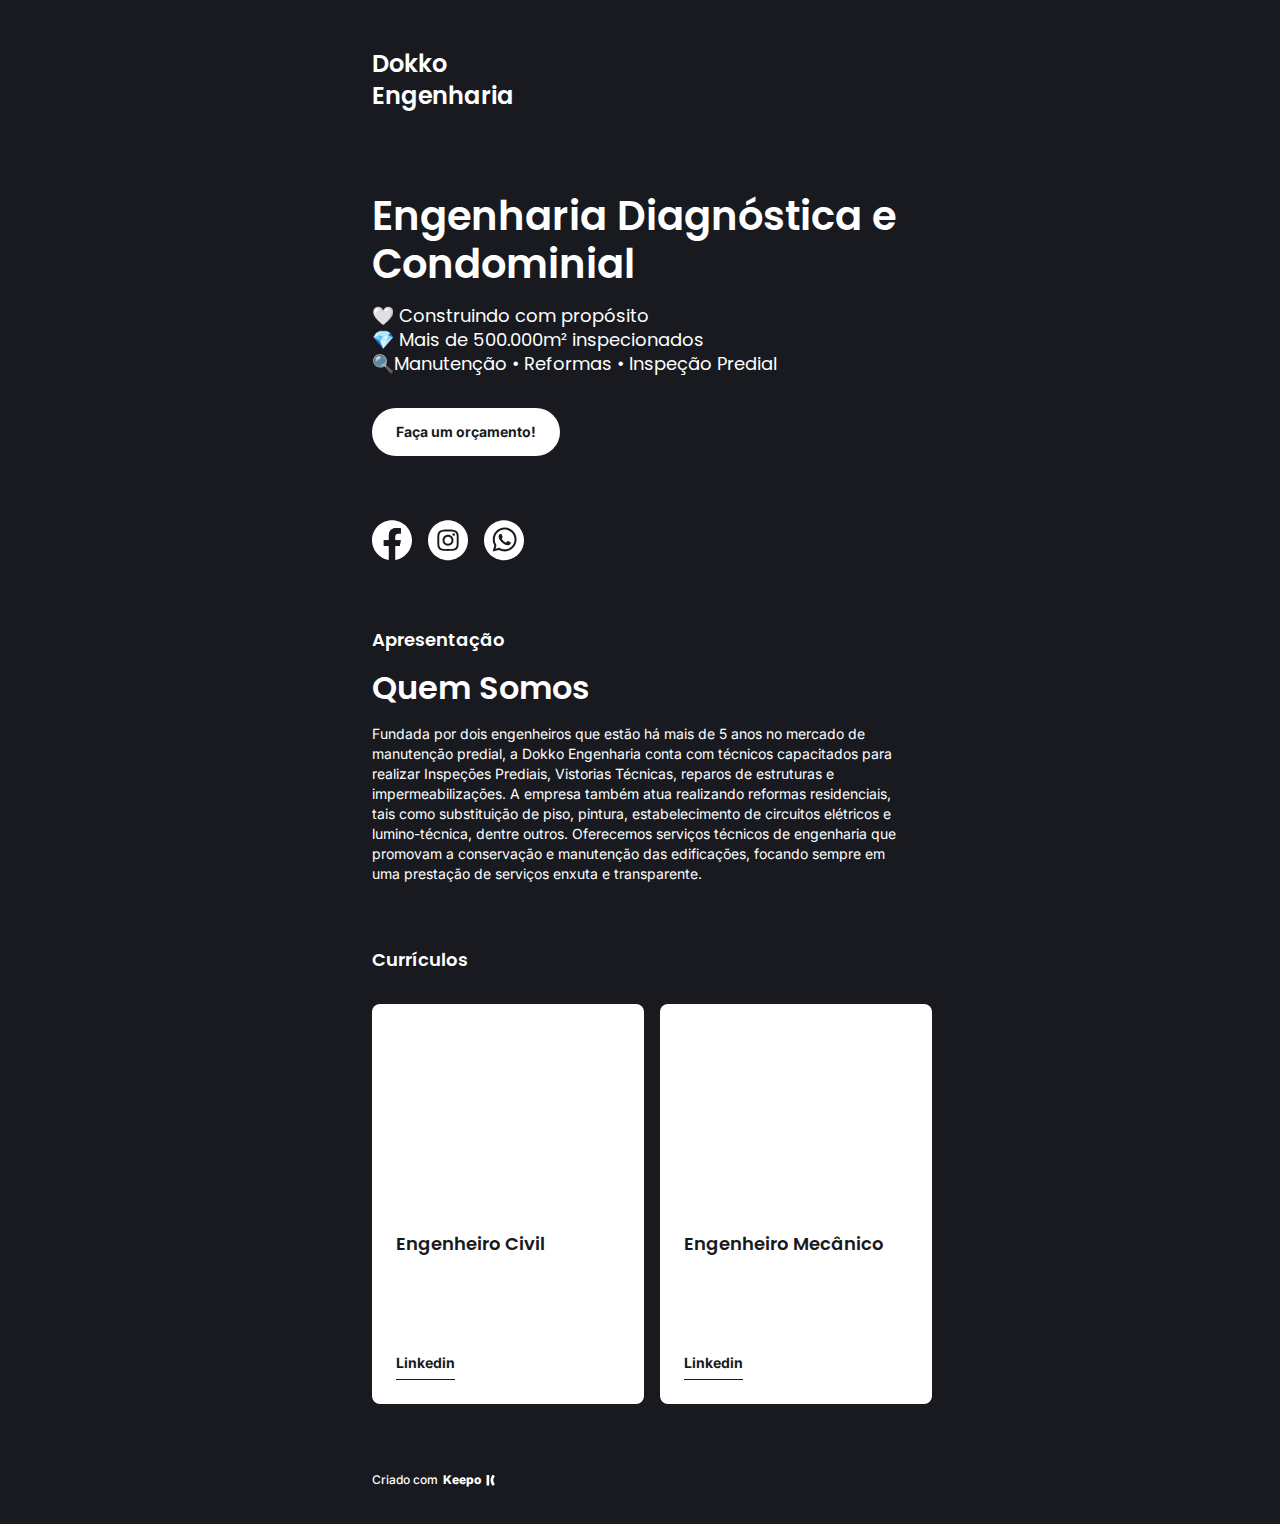
==== commit 7cb7daea: "ajustando links" ====
--- a/index.html
+++ b/index.html
@@ -232,7 +232,7 @@
             }
             html {
                 background-color: #181A20;
-            }</style></head><body><noscript><iframe src="https://www.googletagmanager.com/ns.html?id=GTM-T65ZLWP" height="0" width="0" style="display: none; visibility: hidden"></iframe></noscript><div class="sc-bBjRSN cpKuis"><div class="sc-hiKfDv eictRQ"><div class="sc-bdnxRM glGHDv"><div class="sc-bYwzuL jEGvJB avatar-present"><div class="title"><h3>Dokko Engenharia</h3></div><div class="avatar"><div class="sc-kLojOw XuGlB"></div></div></div></div><div class="sc-bdnxRM glGHDv npb"><div class="sc-iklJeh iKMwwK"><div><h1>Engenharia Diagnóstica e Condominial</h1></div><div class="supporting-text mt"><h5>🤍 Construindo com propósito 💎 Mais de 500.000m² inspecionados 🔍Manutenção • Reformas • Inspeção Predial</h5></div></div></div><div class="sc-bdnxRM glGHDv"><div class="sc-jJMGnK gnaOOe"><div class="sc-dlnjwi leWeWr">Faça um orçamento!</div></div></div><div class="sc-giAqHp bQMXZG"><div><a href="https://api.keepo.io/redirect?event_type=open_link&amp;continue=[base64]" target="_blank" rel="noreferrer" id="facebook"><svg width="40" height="41" viewBox="0 0 40 41" fill="none" xmlns="http://www.w3.org/2000/svg"><path d="M40 20.25C40 9.20317 31.0468 0.25 20 0.25C8.95317 0.25 0 9.20317 0 20.25C0 30.2344 7.3125 38.5078 16.875 40.0078V26.0313H11.7968V20.25H16.875V15.8438C16.875 10.832 19.8594 8.0625 24.4297 8.0625C26.6172 8.0625 28.9062 8.45312 28.9062 8.45312V13.375H26.3828C23.8984 13.375 23.125 14.918 23.125 16.5V20.25H28.6718L27.7852 26.0313H23.125V40.0078C32.6875 38.5078 40 30.2344 40 20.25Z" fill="#FFFFFF"></path><path d="M27.7852 26.0312L28.6719 20.25H23.125V16.5C23.125 14.918 23.8985 13.375 26.3829 13.375H28.9063V8.45312C28.9063 8.45312 26.6172 8.0625 24.4297 8.0625C19.8595 8.0625 16.875 10.832 16.875 15.8437V20.25H11.7969V26.0312H16.875V40.0078C17.8945 40.168 18.9375 40.25 20 40.25C21.0625 40.25 22.1055 40.168 23.125 40.0078V26.0312H27.7852Z" fill="#181A20"></path></svg></a><a href="https://api.keepo.io/redirect?event_type=open_link&amp;continue=[base64].." target="_blank" rel="noreferrer" id="instagram"><svg width="40" height="41" viewBox="0 0 40 41" fill="none" xmlns="http://www.w3.org/2000/svg"><path d="M0 20.25C0 9.2043 8.9543 0.25 20 0.25C31.0457 0.25 40 9.2043 40 20.25C40 31.2957 31.0457 40.25 20 40.25C8.9543 40.25 0 31.2957 0 20.25Z" fill="#FFFFFF"></path><mask id="mask0" mask-type="alpha" maskUnits="userSpaceOnUse" x="0" y="0" width="40" height="41"><path fill-rule="evenodd" clip-rule="evenodd" d="M0 20.25C0 9.2043 8.9543 0.25 20 0.25C31.0457 0.25 40 9.2043 40 20.25C40 31.2957 31.0457 40.25 20 40.25C8.9543 40.25 0 31.2957 0 20.25Z" fill="#181A20"></path></mask><g mask="url(#mask0)"><path fill-rule="evenodd" clip-rule="evenodd" d="M20.001 9.58301C17.1041 9.58301 16.7406 9.59567 15.6028 9.64745C14.4672 9.69945 13.6921 9.87923 13.0139 10.143C12.3123 10.4155 11.7172 10.7799 11.1243 11.373C10.5309 11.9659 10.1665 12.561 9.89316 13.2624C9.62871 13.9408 9.44871 14.7162 9.3976 15.8513C9.34671 16.9891 9.33337 17.3529 9.33337 20.2498C9.33337 23.1467 9.34626 23.5092 9.39782 24.6469C9.45004 25.7825 9.62982 26.5576 9.89338 27.2359C10.166 27.9374 10.5305 28.5325 11.1236 29.1254C11.7163 29.7188 12.3114 30.0841 13.0125 30.3566C13.6912 30.6203 14.4665 30.8001 15.6019 30.8521C16.7397 30.9039 17.103 30.9166 19.9997 30.9166C22.8968 30.9166 23.2593 30.9039 24.3971 30.8521C25.5327 30.8001 26.3087 30.6203 26.9873 30.3566C27.6887 30.0841 28.2829 29.7188 28.8756 29.1254C29.4689 28.5325 29.8334 27.9374 30.1067 27.2361C30.3689 26.5576 30.5489 25.7823 30.6023 24.6472C30.6534 23.5094 30.6667 23.1467 30.6667 20.2498C30.6667 17.3529 30.6534 16.9893 30.6023 15.8515C30.5489 14.716 30.3689 13.9408 30.1067 13.2626C29.8334 12.561 29.4689 11.9659 28.8756 11.373C28.2822 10.7797 27.6889 10.4152 26.9867 10.143C26.3067 9.87923 25.5311 9.69945 24.3955 9.64745C23.2577 9.59567 22.8955 9.58301 19.9977 9.58301H20.001ZM19.0441 11.5052C19.2299 11.5049 19.4298 11.505 19.6455 11.5051L20.001 11.5052C22.849 11.5052 23.1866 11.5154 24.3113 11.5665C25.3513 11.6141 25.9157 11.7878 26.2918 11.9338C26.7895 12.1272 27.1444 12.3583 27.5175 12.7316C27.8909 13.105 28.122 13.4605 28.3158 13.9583C28.4618 14.3339 28.6358 14.8983 28.6831 15.9383C28.7342 17.0628 28.7453 17.4006 28.7453 20.2473C28.7453 23.094 28.7342 23.4317 28.6831 24.5562C28.6356 25.5962 28.4618 26.1607 28.3158 26.5362C28.1224 27.034 27.8909 27.3884 27.5175 27.7616C27.1442 28.1349 26.7898 28.366 26.2918 28.5594C25.9162 28.706 25.3513 28.8794 24.3113 28.9269C23.1868 28.978 22.849 28.9891 20.001 28.9891C17.1528 28.9891 16.8152 28.978 15.6907 28.9269C14.6507 28.8789 14.0863 28.7051 13.7101 28.5591C13.2123 28.3658 12.8567 28.1347 12.4834 27.7613C12.11 27.388 11.8789 27.0333 11.6852 26.5353C11.5391 26.1598 11.3651 25.5953 11.3178 24.5553C11.2667 23.4309 11.2565 23.0931 11.2565 20.2446C11.2565 17.3961 11.2667 17.0601 11.3178 15.9357C11.3654 14.8957 11.5391 14.3312 11.6852 13.9552C11.8785 13.4574 12.11 13.1019 12.4834 12.7285C12.8567 12.3552 13.2123 12.1241 13.7101 11.9303C14.0861 11.7836 14.6507 11.6103 15.6907 11.5625C16.6748 11.5181 17.0561 11.5047 19.0441 11.5025V11.5052ZM24.4148 14.556C24.4148 13.8492 24.9882 13.2765 25.6949 13.2765V13.276C26.4015 13.276 26.9749 13.8494 26.9749 14.556C26.9749 15.2627 26.4015 15.8361 25.6949 15.8361C24.9882 15.8361 24.4148 15.2627 24.4148 14.556ZM20.0009 14.772C16.9758 14.7721 14.5233 17.2248 14.5233 20.2499C14.5233 23.275 16.976 25.7266 20.0011 25.7266C23.0262 25.7266 25.478 23.275 25.478 20.2499C25.478 17.2247 23.026 14.772 20.0009 14.772ZM23.5567 20.2499C23.5567 18.2861 21.9647 16.6943 20.0011 16.6943C18.0373 16.6943 16.4455 18.2861 16.4455 20.2499C16.4455 22.2134 18.0373 23.8055 20.0011 23.8055C21.9647 23.8055 23.5567 22.2134 23.5567 20.2499Z" fill="#181A20"></path></g></svg></a><a href="https://api.keepo.io/redirect?event_type=open_link&amp;continue=[base64]" target="_blank" rel="noreferrer" id="whatsapp"><svg width="40" height="41" viewBox="0 0 40 41" fill="none" xmlns="http://www.w3.org/2000/svg"><path d="M20 40.25C31.0457 40.25 40 31.2957 40 20.25C40 9.2043 31.0457 0.25 20 0.25C8.9543 0.25 0 9.2043 0 20.25C0 31.2957 8.9543 40.25 20 40.25Z" fill="#FFFFFF"></path><path fill-rule="evenodd" clip-rule="evenodd" d="M20.6592 31.3773H20.6543C18.6639 31.3766 16.7081 30.8772 14.9711 29.9297L8.66663 31.5835L10.3538 25.4209C9.31307 23.6173 8.76544 21.5714 8.76633 19.4754C8.76894 12.9182 14.104 7.5835 20.6591 7.5835C23.8405 7.58487 26.8265 8.82338 29.0718 11.0713C31.3171 13.3192 32.553 16.3071 32.5517 19.4847C32.5491 26.0404 27.2162 31.3746 20.6592 31.3773ZM15.2633 27.7769L15.6242 27.9911C17.1419 28.8917 18.8816 29.3682 20.6553 29.3689H20.6593C26.1074 29.3689 30.5417 24.9346 30.5438 19.4842C30.5449 16.843 29.5177 14.3595 27.6514 12.4911C25.7852 10.6227 23.3034 9.59324 20.6632 9.59233C15.2108 9.59233 10.7765 14.0262 10.7744 19.4762C10.7736 21.3439 11.2962 23.1629 12.2857 24.7367L12.5207 25.1107L11.5221 28.7583L15.2633 27.7769ZM26.2435 22.0454C26.4507 22.1456 26.5907 22.2132 26.6505 22.313C26.7247 22.4369 26.7247 23.0318 26.4772 23.7261C26.2295 24.4202 25.0424 25.0537 24.4714 25.139C23.9595 25.2155 23.3116 25.2474 22.5998 25.0212C22.1682 24.8843 21.6147 24.7014 20.9057 24.3953C18.12 23.1924 16.2373 20.4923 15.8815 19.982C15.8566 19.9463 15.8392 19.9213 15.8294 19.9083L15.827 19.9051C15.6698 19.6953 14.6161 18.2894 14.6161 16.8343C14.6161 15.4656 15.2884 14.7481 15.5979 14.4179C15.6191 14.3952 15.6386 14.3744 15.6561 14.3554C15.9285 14.0579 16.2504 13.9835 16.4485 13.9835C16.6466 13.9835 16.8449 13.9853 17.018 13.994C17.0394 13.9951 17.0616 13.9949 17.0846 13.9948C17.2578 13.9938 17.4737 13.9925 17.6866 14.5041C17.7686 14.701 17.8884 14.9928 18.0149 15.3006C18.2706 15.9232 18.5531 16.611 18.6028 16.7105C18.6771 16.8593 18.7266 17.0327 18.6276 17.2311C18.6127 17.2609 18.599 17.289 18.5858 17.3158C18.5114 17.4677 18.4567 17.5794 18.3304 17.7268C18.2808 17.7848 18.2295 17.8473 18.1782 17.9098C18.0759 18.0343 17.9737 18.1588 17.8847 18.2475C17.7359 18.3956 17.5811 18.5564 17.7544 18.8539C17.9278 19.1514 18.5241 20.1244 19.4075 20.9124C20.3571 21.7594 21.1825 22.1174 21.6008 22.2989C21.6825 22.3343 21.7487 22.363 21.7972 22.3873C22.0943 22.5361 22.2676 22.5112 22.441 22.313C22.6143 22.1146 23.1838 21.4452 23.3819 21.1478C23.5799 20.8504 23.7781 20.8999 24.0504 20.9991C24.3229 21.0983 25.7838 21.8171 26.081 21.9658C26.139 21.9949 26.1932 22.0211 26.2435 22.0454Z" fill="#181A20"></path></svg></a></div></div><div class="sc-hKFxyN"><div class="sc-bdnxRM glGHDv"><div class="sc-gtsrHT hnRyhf nmb">Apresentação</div><div class="sc-iCoGMd kmRIMt"><div><h2 class="mt">Quem Somos</h2></div><div><p class="mt">Fundada por dois engenheiros que estão há mais de 5 anos no mercado de manutenção predial, a Dokko Engenharia conta com técnicos capacitados para realizar Inspeções Prediais, Vistorias Técnicas, reparos de estruturas e impermeabilizações. A empresa também atua realizando reformas residenciais, tais como substituição de piso, pintura, estabelecimento de circuitos elétricos e lumino-técnica, dentre outros. Oferecemos serviços técnicos de engenharia que promovam a conservação e manutenção das edificações, focando sempre em uma prestação de serviços enxuta e transparente.</p></div></div></div></div><div class="sc-bdnxRM sc-fujyAs glGHDv dIpfif"><div class="sc-gtsrHT hnRyhf title">Currículos</div><div id="cards-faa01a9c-b271-4578-bb35-9ce006f36820" class="sc-pNWdM dIXApb"><div class="card"><div class="sc-jrsJWt buxQRR"></div><div class="info"><div><h5 class="semibold">Engenheiro Civil</h5><p></p></div><div><h6>Linkedin</h6></div></div></div><div class="card"><div class="sc-jrsJWt kCPkRz"></div><div class="info"><div><h5 class="semibold">Engenheiro Mecânico</h5><p></p></div><div><h6>Linkedin</h6></div></div></div></div></div><div class="sc-bdnxRM glGHDv"><div class="sc-iqAclL ixrlpR"><span>Criado com</span><a href="https://keepo.io" target="_blank" rel="noreferrer"><strong>Keepo</strong><svg width="9" height="12" viewBox="0 0 9 12" fill="none" xmlns="http://www.w3.org/2000/svg"><path fill-rule="evenodd" clip-rule="evenodd" d="M8.85092 2.4545C7.87822 3.42653 7.27608 4.76911 7.27608 6.24998C7.27608 7.73085 7.87822 9.07343 8.85092 10.0455L6.95318 11.9432C5.49447 10.4845 4.59091 8.47061 4.59091 6.24998C4.59091 4.02935 5.49447 2.01548 6.95318 0.556763L8.85092 2.4545ZM0.56311 0.879664H3.24827V11.6203H0.56311V0.879664Z" fill="#FFFFFF"></path></svg></a></div></div></div></div><script nomodule>!(function () {
+            }</style></head><body><noscript><iframe src="https://www.googletagmanager.com/ns.html?id=GTM-T65ZLWP" height="0" width="0" style="display: none; visibility: hidden"></iframe></noscript><div class="sc-bBjRSN cpKuis"><div class="sc-hiKfDv eictRQ"><div class="sc-bdnxRM glGHDv"><div class="sc-bYwzuL jEGvJB avatar-present"><div class="title"><h3>Dokko Engenharia</h3></div><div class="avatar"><div class="sc-kLojOw XuGlB"></div></div></div></div><div class="sc-bdnxRM glGHDv npb"><div class="sc-iklJeh iKMwwK"><div><h1>Engenharia Diagnóstica e Condominial</h1></div><div class="supporting-text mt"><h5>🤍 Construindo com propósito <br />💎 Mais de 500.000m² inspecionados <br />🔍Manutenção • Reformas • Inspeção Predial</h5></div></div></div><div class="sc-bdnxRM glGHDv"><div class="sc-jJMGnK gnaOOe"><div class="sc-dlnjwi leWeWr">Faça um orçamento!</div></div></div><div class="sc-giAqHp bQMXZG"><div><a href="https://www.facebook.com/people/Dokko-Engenharia/100092296763483/" target="_blank" rel="noreferrer" id="facebook"><svg width="40" height="41" viewBox="0 0 40 41" fill="none" xmlns="http://www.w3.org/2000/svg"><path d="M40 20.25C40 9.20317 31.0468 0.25 20 0.25C8.95317 0.25 0 9.20317 0 20.25C0 30.2344 7.3125 38.5078 16.875 40.0078V26.0313H11.7968V20.25H16.875V15.8438C16.875 10.832 19.8594 8.0625 24.4297 8.0625C26.6172 8.0625 28.9062 8.45312 28.9062 8.45312V13.375H26.3828C23.8984 13.375 23.125 14.918 23.125 16.5V20.25H28.6718L27.7852 26.0313H23.125V40.0078C32.6875 38.5078 40 30.2344 40 20.25Z" fill="#FFFFFF"></path><path d="M27.7852 26.0312L28.6719 20.25H23.125V16.5C23.125 14.918 23.8985 13.375 26.3829 13.375H28.9063V8.45312C28.9063 8.45312 26.6172 8.0625 24.4297 8.0625C19.8595 8.0625 16.875 10.832 16.875 15.8437V20.25H11.7969V26.0312H16.875V40.0078C17.8945 40.168 18.9375 40.25 20 40.25C21.0625 40.25 22.1055 40.168 23.125 40.0078V26.0312H27.7852Z" fill="#181A20"></path></svg></a><a href="https://www.instagram.com/dokkoengenharia/" target="_blank" rel="noreferrer" id="instagram"><svg width="40" height="41" viewBox="0 0 40 41" fill="none" xmlns="http://www.w3.org/2000/svg"><path d="M0 20.25C0 9.2043 8.9543 0.25 20 0.25C31.0457 0.25 40 9.2043 40 20.25C40 31.2957 31.0457 40.25 20 40.25C8.9543 40.25 0 31.2957 0 20.25Z" fill="#FFFFFF"></path><mask id="mask0" mask-type="alpha" maskUnits="userSpaceOnUse" x="0" y="0" width="40" height="41"><path fill-rule="evenodd" clip-rule="evenodd" d="M0 20.25C0 9.2043 8.9543 0.25 20 0.25C31.0457 0.25 40 9.2043 40 20.25C40 31.2957 31.0457 40.25 20 40.25C8.9543 40.25 0 31.2957 0 20.25Z" fill="#181A20"></path></mask><g mask="url(#mask0)"><path fill-rule="evenodd" clip-rule="evenodd" d="M20.001 9.58301C17.1041 9.58301 16.7406 9.59567 15.6028 9.64745C14.4672 9.69945 13.6921 9.87923 13.0139 10.143C12.3123 10.4155 11.7172 10.7799 11.1243 11.373C10.5309 11.9659 10.1665 12.561 9.89316 13.2624C9.62871 13.9408 9.44871 14.7162 9.3976 15.8513C9.34671 16.9891 9.33337 17.3529 9.33337 20.2498C9.33337 23.1467 9.34626 23.5092 9.39782 24.6469C9.45004 25.7825 9.62982 26.5576 9.89338 27.2359C10.166 27.9374 10.5305 28.5325 11.1236 29.1254C11.7163 29.7188 12.3114 30.0841 13.0125 30.3566C13.6912 30.6203 14.4665 30.8001 15.6019 30.8521C16.7397 30.9039 17.103 30.9166 19.9997 30.9166C22.8968 30.9166 23.2593 30.9039 24.3971 30.8521C25.5327 30.8001 26.3087 30.6203 26.9873 30.3566C27.6887 30.0841 28.2829 29.7188 28.8756 29.1254C29.4689 28.5325 29.8334 27.9374 30.1067 27.2361C30.3689 26.5576 30.5489 25.7823 30.6023 24.6472C30.6534 23.5094 30.6667 23.1467 30.6667 20.2498C30.6667 17.3529 30.6534 16.9893 30.6023 15.8515C30.5489 14.716 30.3689 13.9408 30.1067 13.2626C29.8334 12.561 29.4689 11.9659 28.8756 11.373C28.2822 10.7797 27.6889 10.4152 26.9867 10.143C26.3067 9.87923 25.5311 9.69945 24.3955 9.64745C23.2577 9.59567 22.8955 9.58301 19.9977 9.58301H20.001ZM19.0441 11.5052C19.2299 11.5049 19.4298 11.505 19.6455 11.5051L20.001 11.5052C22.849 11.5052 23.1866 11.5154 24.3113 11.5665C25.3513 11.6141 25.9157 11.7878 26.2918 11.9338C26.7895 12.1272 27.1444 12.3583 27.5175 12.7316C27.8909 13.105 28.122 13.4605 28.3158 13.9583C28.4618 14.3339 28.6358 14.8983 28.6831 15.9383C28.7342 17.0628 28.7453 17.4006 28.7453 20.2473C28.7453 23.094 28.7342 23.4317 28.6831 24.5562C28.6356 25.5962 28.4618 26.1607 28.3158 26.5362C28.1224 27.034 27.8909 27.3884 27.5175 27.7616C27.1442 28.1349 26.7898 28.366 26.2918 28.5594C25.9162 28.706 25.3513 28.8794 24.3113 28.9269C23.1868 28.978 22.849 28.9891 20.001 28.9891C17.1528 28.9891 16.8152 28.978 15.6907 28.9269C14.6507 28.8789 14.0863 28.7051 13.7101 28.5591C13.2123 28.3658 12.8567 28.1347 12.4834 27.7613C12.11 27.388 11.8789 27.0333 11.6852 26.5353C11.5391 26.1598 11.3651 25.5953 11.3178 24.5553C11.2667 23.4309 11.2565 23.0931 11.2565 20.2446C11.2565 17.3961 11.2667 17.0601 11.3178 15.9357C11.3654 14.8957 11.5391 14.3312 11.6852 13.9552C11.8785 13.4574 12.11 13.1019 12.4834 12.7285C12.8567 12.3552 13.2123 12.1241 13.7101 11.9303C14.0861 11.7836 14.6507 11.6103 15.6907 11.5625C16.6748 11.5181 17.0561 11.5047 19.0441 11.5025V11.5052ZM24.4148 14.556C24.4148 13.8492 24.9882 13.2765 25.6949 13.2765V13.276C26.4015 13.276 26.9749 13.8494 26.9749 14.556C26.9749 15.2627 26.4015 15.8361 25.6949 15.8361C24.9882 15.8361 24.4148 15.2627 24.4148 14.556ZM20.0009 14.772C16.9758 14.7721 14.5233 17.2248 14.5233 20.2499C14.5233 23.275 16.976 25.7266 20.0011 25.7266C23.0262 25.7266 25.478 23.275 25.478 20.2499C25.478 17.2247 23.026 14.772 20.0009 14.772ZM23.5567 20.2499C23.5567 18.2861 21.9647 16.6943 20.0011 16.6943C18.0373 16.6943 16.4455 18.2861 16.4455 20.2499C16.4455 22.2134 18.0373 23.8055 20.0011 23.8055C21.9647 23.8055 23.5567 22.2134 23.5567 20.2499Z" fill="#181A20"></path></g></svg></a><a href="https://api.whatsapp.com/send?phone=5585981982041" target="_blank" rel="noreferrer" id="whatsapp"><svg width="40" height="41" viewBox="0 0 40 41" fill="none" xmlns="http://www.w3.org/2000/svg"><path d="M20 40.25C31.0457 40.25 40 31.2957 40 20.25C40 9.2043 31.0457 0.25 20 0.25C8.9543 0.25 0 9.2043 0 20.25C0 31.2957 8.9543 40.25 20 40.25Z" fill="#FFFFFF"></path><path fill-rule="evenodd" clip-rule="evenodd" d="M20.6592 31.3773H20.6543C18.6639 31.3766 16.7081 30.8772 14.9711 29.9297L8.66663 31.5835L10.3538 25.4209C9.31307 23.6173 8.76544 21.5714 8.76633 19.4754C8.76894 12.9182 14.104 7.5835 20.6591 7.5835C23.8405 7.58487 26.8265 8.82338 29.0718 11.0713C31.3171 13.3192 32.553 16.3071 32.5517 19.4847C32.5491 26.0404 27.2162 31.3746 20.6592 31.3773ZM15.2633 27.7769L15.6242 27.9911C17.1419 28.8917 18.8816 29.3682 20.6553 29.3689H20.6593C26.1074 29.3689 30.5417 24.9346 30.5438 19.4842C30.5449 16.843 29.5177 14.3595 27.6514 12.4911C25.7852 10.6227 23.3034 9.59324 20.6632 9.59233C15.2108 9.59233 10.7765 14.0262 10.7744 19.4762C10.7736 21.3439 11.2962 23.1629 12.2857 24.7367L12.5207 25.1107L11.5221 28.7583L15.2633 27.7769ZM26.2435 22.0454C26.4507 22.1456 26.5907 22.2132 26.6505 22.313C26.7247 22.4369 26.7247 23.0318 26.4772 23.7261C26.2295 24.4202 25.0424 25.0537 24.4714 25.139C23.9595 25.2155 23.3116 25.2474 22.5998 25.0212C22.1682 24.8843 21.6147 24.7014 20.9057 24.3953C18.12 23.1924 16.2373 20.4923 15.8815 19.982C15.8566 19.9463 15.8392 19.9213 15.8294 19.9083L15.827 19.9051C15.6698 19.6953 14.6161 18.2894 14.6161 16.8343C14.6161 15.4656 15.2884 14.7481 15.5979 14.4179C15.6191 14.3952 15.6386 14.3744 15.6561 14.3554C15.9285 14.0579 16.2504 13.9835 16.4485 13.9835C16.6466 13.9835 16.8449 13.9853 17.018 13.994C17.0394 13.9951 17.0616 13.9949 17.0846 13.9948C17.2578 13.9938 17.4737 13.9925 17.6866 14.5041C17.7686 14.701 17.8884 14.9928 18.0149 15.3006C18.2706 15.9232 18.5531 16.611 18.6028 16.7105C18.6771 16.8593 18.7266 17.0327 18.6276 17.2311C18.6127 17.2609 18.599 17.289 18.5858 17.3158C18.5114 17.4677 18.4567 17.5794 18.3304 17.7268C18.2808 17.7848 18.2295 17.8473 18.1782 17.9098C18.0759 18.0343 17.9737 18.1588 17.8847 18.2475C17.7359 18.3956 17.5811 18.5564 17.7544 18.8539C17.9278 19.1514 18.5241 20.1244 19.4075 20.9124C20.3571 21.7594 21.1825 22.1174 21.6008 22.2989C21.6825 22.3343 21.7487 22.363 21.7972 22.3873C22.0943 22.5361 22.2676 22.5112 22.441 22.313C22.6143 22.1146 23.1838 21.4452 23.3819 21.1478C23.5799 20.8504 23.7781 20.8999 24.0504 20.9991C24.3229 21.0983 25.7838 21.8171 26.081 21.9658C26.139 21.9949 26.1932 22.0211 26.2435 22.0454Z" fill="#181A20"></path></svg></a></div></div><div class="sc-hKFxyN"><div class="sc-bdnxRM glGHDv"><div class="sc-gtsrHT hnRyhf nmb">Apresentação</div><div class="sc-iCoGMd kmRIMt"><div><h2 class="mt">Quem Somos</h2></div><div><p class="mt">Fundada por dois engenheiros que estão há mais de 5 anos no mercado de manutenção predial, a Dokko Engenharia conta com técnicos capacitados para realizar Inspeções Prediais, Vistorias Técnicas, reparos de estruturas e impermeabilizações. A empresa também atua realizando reformas residenciais, tais como substituição de piso, pintura, estabelecimento de circuitos elétricos e lumino-técnica, dentre outros. Oferecemos serviços técnicos de engenharia que promovam a conservação e manutenção das edificações, focando sempre em uma prestação de serviços enxuta e transparente.</p></div></div></div></div><div class="sc-bdnxRM sc-fujyAs glGHDv dIpfif"><div class="sc-gtsrHT hnRyhf title">Currículos</div><div id="cards-faa01a9c-b271-4578-bb35-9ce006f36820" class="sc-pNWdM dIXApb"><div class="card"><div class="sc-jrsJWt buxQRR"></div><div class="info"><div><h5 class="semibold">Engenheiro Civil</h5><p></p></div><div><h6>Linkedin</h6></div></div></div><div class="card"><div class="sc-jrsJWt kCPkRz"></div><div class="info"><div><h5 class="semibold">Engenheiro Mecânico</h5><p></p></div><div><h6>Linkedin</h6></div></div></div></div></div><div class="sc-bdnxRM glGHDv"><div class="sc-iqAclL ixrlpR"><span>Criado com</span><a href="https://keepo.io" target="_blank" rel="noreferrer"><strong>Keepo</strong><svg width="9" height="12" viewBox="0 0 9 12" fill="none" xmlns="http://www.w3.org/2000/svg"><path fill-rule="evenodd" clip-rule="evenodd" d="M8.85092 2.4545C7.87822 3.42653 7.27608 4.76911 7.27608 6.24998C7.27608 7.73085 7.87822 9.07343 8.85092 10.0455L6.95318 11.9432C5.49447 10.4845 4.59091 8.47061 4.59091 6.24998C4.59091 4.02935 5.49447 2.01548 6.95318 0.556763L8.85092 2.4545ZM0.56311 0.879664H3.24827V11.6203H0.56311V0.879664Z" fill="#FFFFFF"></path></svg></a></div></div></div></div><script nomodule>!(function () {
                 var e = document,
                     t = e.createElement('script');
                 if (!('noModule' in t) && 'onbeforeload' in t) {
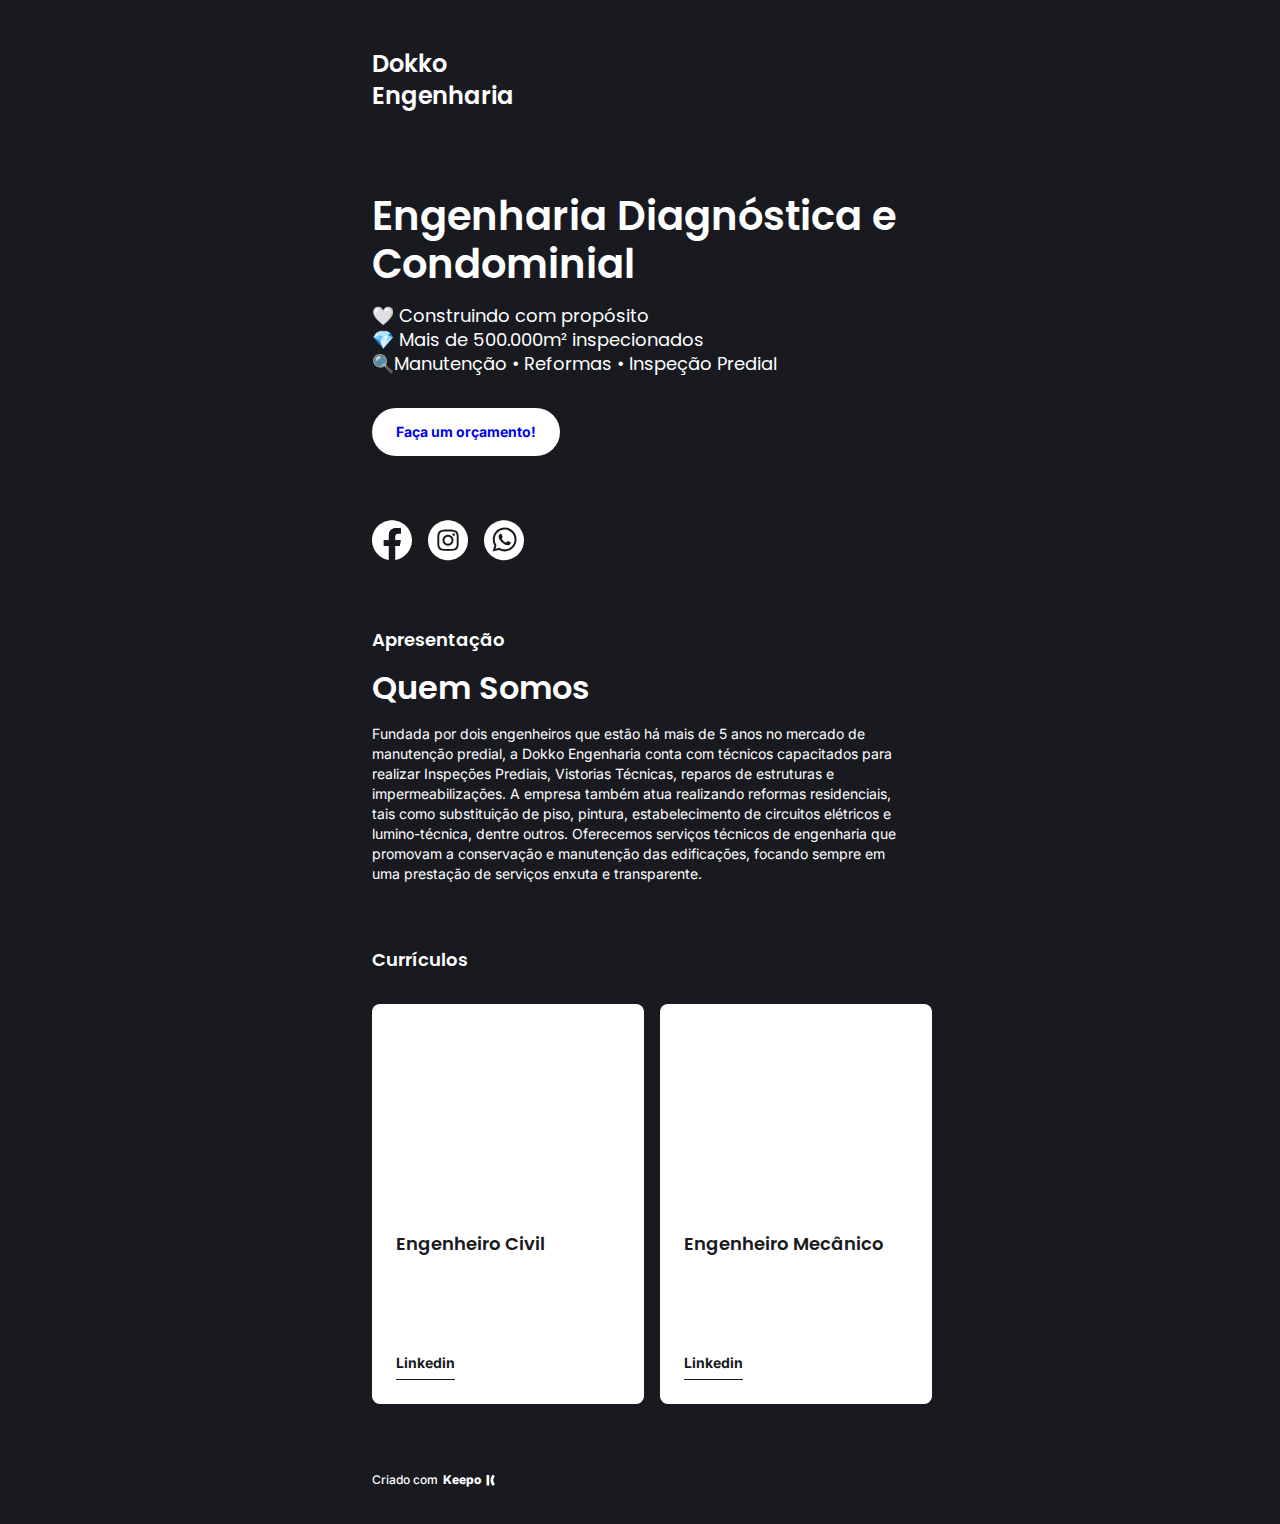
==== commit fe7911cf: "Linkedin e orçamento - ajustando links" ====
--- a/index.html
+++ b/index.html
@@ -232,7 +232,7 @@
             }
             html {
                 background-color: #181A20;
-            }</style></head><body><noscript><iframe src="https://www.googletagmanager.com/ns.html?id=GTM-T65ZLWP" height="0" width="0" style="display: none; visibility: hidden"></iframe></noscript><div class="sc-bBjRSN cpKuis"><div class="sc-hiKfDv eictRQ"><div class="sc-bdnxRM glGHDv"><div class="sc-bYwzuL jEGvJB avatar-present"><div class="title"><h3>Dokko Engenharia</h3></div><div class="avatar"><div class="sc-kLojOw XuGlB"></div></div></div></div><div class="sc-bdnxRM glGHDv npb"><div class="sc-iklJeh iKMwwK"><div><h1>Engenharia Diagnóstica e Condominial</h1></div><div class="supporting-text mt"><h5>🤍 Construindo com propósito <br />💎 Mais de 500.000m² inspecionados <br />🔍Manutenção • Reformas • Inspeção Predial</h5></div></div></div><div class="sc-bdnxRM glGHDv"><div class="sc-jJMGnK gnaOOe"><div class="sc-dlnjwi leWeWr">Faça um orçamento!</div></div></div><div class="sc-giAqHp bQMXZG"><div><a href="https://www.facebook.com/people/Dokko-Engenharia/100092296763483/" target="_blank" rel="noreferrer" id="facebook"><svg width="40" height="41" viewBox="0 0 40 41" fill="none" xmlns="http://www.w3.org/2000/svg"><path d="M40 20.25C40 9.20317 31.0468 0.25 20 0.25C8.95317 0.25 0 9.20317 0 20.25C0 30.2344 7.3125 38.5078 16.875 40.0078V26.0313H11.7968V20.25H16.875V15.8438C16.875 10.832 19.8594 8.0625 24.4297 8.0625C26.6172 8.0625 28.9062 8.45312 28.9062 8.45312V13.375H26.3828C23.8984 13.375 23.125 14.918 23.125 16.5V20.25H28.6718L27.7852 26.0313H23.125V40.0078C32.6875 38.5078 40 30.2344 40 20.25Z" fill="#FFFFFF"></path><path d="M27.7852 26.0312L28.6719 20.25H23.125V16.5C23.125 14.918 23.8985 13.375 26.3829 13.375H28.9063V8.45312C28.9063 8.45312 26.6172 8.0625 24.4297 8.0625C19.8595 8.0625 16.875 10.832 16.875 15.8437V20.25H11.7969V26.0312H16.875V40.0078C17.8945 40.168 18.9375 40.25 20 40.25C21.0625 40.25 22.1055 40.168 23.125 40.0078V26.0312H27.7852Z" fill="#181A20"></path></svg></a><a href="https://www.instagram.com/dokkoengenharia/" target="_blank" rel="noreferrer" id="instagram"><svg width="40" height="41" viewBox="0 0 40 41" fill="none" xmlns="http://www.w3.org/2000/svg"><path d="M0 20.25C0 9.2043 8.9543 0.25 20 0.25C31.0457 0.25 40 9.2043 40 20.25C40 31.2957 31.0457 40.25 20 40.25C8.9543 40.25 0 31.2957 0 20.25Z" fill="#FFFFFF"></path><mask id="mask0" mask-type="alpha" maskUnits="userSpaceOnUse" x="0" y="0" width="40" height="41"><path fill-rule="evenodd" clip-rule="evenodd" d="M0 20.25C0 9.2043 8.9543 0.25 20 0.25C31.0457 0.25 40 9.2043 40 20.25C40 31.2957 31.0457 40.25 20 40.25C8.9543 40.25 0 31.2957 0 20.25Z" fill="#181A20"></path></mask><g mask="url(#mask0)"><path fill-rule="evenodd" clip-rule="evenodd" d="M20.001 9.58301C17.1041 9.58301 16.7406 9.59567 15.6028 9.64745C14.4672 9.69945 13.6921 9.87923 13.0139 10.143C12.3123 10.4155 11.7172 10.7799 11.1243 11.373C10.5309 11.9659 10.1665 12.561 9.89316 13.2624C9.62871 13.9408 9.44871 14.7162 9.3976 15.8513C9.34671 16.9891 9.33337 17.3529 9.33337 20.2498C9.33337 23.1467 9.34626 23.5092 9.39782 24.6469C9.45004 25.7825 9.62982 26.5576 9.89338 27.2359C10.166 27.9374 10.5305 28.5325 11.1236 29.1254C11.7163 29.7188 12.3114 30.0841 13.0125 30.3566C13.6912 30.6203 14.4665 30.8001 15.6019 30.8521C16.7397 30.9039 17.103 30.9166 19.9997 30.9166C22.8968 30.9166 23.2593 30.9039 24.3971 30.8521C25.5327 30.8001 26.3087 30.6203 26.9873 30.3566C27.6887 30.0841 28.2829 29.7188 28.8756 29.1254C29.4689 28.5325 29.8334 27.9374 30.1067 27.2361C30.3689 26.5576 30.5489 25.7823 30.6023 24.6472C30.6534 23.5094 30.6667 23.1467 30.6667 20.2498C30.6667 17.3529 30.6534 16.9893 30.6023 15.8515C30.5489 14.716 30.3689 13.9408 30.1067 13.2626C29.8334 12.561 29.4689 11.9659 28.8756 11.373C28.2822 10.7797 27.6889 10.4152 26.9867 10.143C26.3067 9.87923 25.5311 9.69945 24.3955 9.64745C23.2577 9.59567 22.8955 9.58301 19.9977 9.58301H20.001ZM19.0441 11.5052C19.2299 11.5049 19.4298 11.505 19.6455 11.5051L20.001 11.5052C22.849 11.5052 23.1866 11.5154 24.3113 11.5665C25.3513 11.6141 25.9157 11.7878 26.2918 11.9338C26.7895 12.1272 27.1444 12.3583 27.5175 12.7316C27.8909 13.105 28.122 13.4605 28.3158 13.9583C28.4618 14.3339 28.6358 14.8983 28.6831 15.9383C28.7342 17.0628 28.7453 17.4006 28.7453 20.2473C28.7453 23.094 28.7342 23.4317 28.6831 24.5562C28.6356 25.5962 28.4618 26.1607 28.3158 26.5362C28.1224 27.034 27.8909 27.3884 27.5175 27.7616C27.1442 28.1349 26.7898 28.366 26.2918 28.5594C25.9162 28.706 25.3513 28.8794 24.3113 28.9269C23.1868 28.978 22.849 28.9891 20.001 28.9891C17.1528 28.9891 16.8152 28.978 15.6907 28.9269C14.6507 28.8789 14.0863 28.7051 13.7101 28.5591C13.2123 28.3658 12.8567 28.1347 12.4834 27.7613C12.11 27.388 11.8789 27.0333 11.6852 26.5353C11.5391 26.1598 11.3651 25.5953 11.3178 24.5553C11.2667 23.4309 11.2565 23.0931 11.2565 20.2446C11.2565 17.3961 11.2667 17.0601 11.3178 15.9357C11.3654 14.8957 11.5391 14.3312 11.6852 13.9552C11.8785 13.4574 12.11 13.1019 12.4834 12.7285C12.8567 12.3552 13.2123 12.1241 13.7101 11.9303C14.0861 11.7836 14.6507 11.6103 15.6907 11.5625C16.6748 11.5181 17.0561 11.5047 19.0441 11.5025V11.5052ZM24.4148 14.556C24.4148 13.8492 24.9882 13.2765 25.6949 13.2765V13.276C26.4015 13.276 26.9749 13.8494 26.9749 14.556C26.9749 15.2627 26.4015 15.8361 25.6949 15.8361C24.9882 15.8361 24.4148 15.2627 24.4148 14.556ZM20.0009 14.772C16.9758 14.7721 14.5233 17.2248 14.5233 20.2499C14.5233 23.275 16.976 25.7266 20.0011 25.7266C23.0262 25.7266 25.478 23.275 25.478 20.2499C25.478 17.2247 23.026 14.772 20.0009 14.772ZM23.5567 20.2499C23.5567 18.2861 21.9647 16.6943 20.0011 16.6943C18.0373 16.6943 16.4455 18.2861 16.4455 20.2499C16.4455 22.2134 18.0373 23.8055 20.0011 23.8055C21.9647 23.8055 23.5567 22.2134 23.5567 20.2499Z" fill="#181A20"></path></g></svg></a><a href="https://api.whatsapp.com/send?phone=5585981982041" target="_blank" rel="noreferrer" id="whatsapp"><svg width="40" height="41" viewBox="0 0 40 41" fill="none" xmlns="http://www.w3.org/2000/svg"><path d="M20 40.25C31.0457 40.25 40 31.2957 40 20.25C40 9.2043 31.0457 0.25 20 0.25C8.9543 0.25 0 9.2043 0 20.25C0 31.2957 8.9543 40.25 20 40.25Z" fill="#FFFFFF"></path><path fill-rule="evenodd" clip-rule="evenodd" d="M20.6592 31.3773H20.6543C18.6639 31.3766 16.7081 30.8772 14.9711 29.9297L8.66663 31.5835L10.3538 25.4209C9.31307 23.6173 8.76544 21.5714 8.76633 19.4754C8.76894 12.9182 14.104 7.5835 20.6591 7.5835C23.8405 7.58487 26.8265 8.82338 29.0718 11.0713C31.3171 13.3192 32.553 16.3071 32.5517 19.4847C32.5491 26.0404 27.2162 31.3746 20.6592 31.3773ZM15.2633 27.7769L15.6242 27.9911C17.1419 28.8917 18.8816 29.3682 20.6553 29.3689H20.6593C26.1074 29.3689 30.5417 24.9346 30.5438 19.4842C30.5449 16.843 29.5177 14.3595 27.6514 12.4911C25.7852 10.6227 23.3034 9.59324 20.6632 9.59233C15.2108 9.59233 10.7765 14.0262 10.7744 19.4762C10.7736 21.3439 11.2962 23.1629 12.2857 24.7367L12.5207 25.1107L11.5221 28.7583L15.2633 27.7769ZM26.2435 22.0454C26.4507 22.1456 26.5907 22.2132 26.6505 22.313C26.7247 22.4369 26.7247 23.0318 26.4772 23.7261C26.2295 24.4202 25.0424 25.0537 24.4714 25.139C23.9595 25.2155 23.3116 25.2474 22.5998 25.0212C22.1682 24.8843 21.6147 24.7014 20.9057 24.3953C18.12 23.1924 16.2373 20.4923 15.8815 19.982C15.8566 19.9463 15.8392 19.9213 15.8294 19.9083L15.827 19.9051C15.6698 19.6953 14.6161 18.2894 14.6161 16.8343C14.6161 15.4656 15.2884 14.7481 15.5979 14.4179C15.6191 14.3952 15.6386 14.3744 15.6561 14.3554C15.9285 14.0579 16.2504 13.9835 16.4485 13.9835C16.6466 13.9835 16.8449 13.9853 17.018 13.994C17.0394 13.9951 17.0616 13.9949 17.0846 13.9948C17.2578 13.9938 17.4737 13.9925 17.6866 14.5041C17.7686 14.701 17.8884 14.9928 18.0149 15.3006C18.2706 15.9232 18.5531 16.611 18.6028 16.7105C18.6771 16.8593 18.7266 17.0327 18.6276 17.2311C18.6127 17.2609 18.599 17.289 18.5858 17.3158C18.5114 17.4677 18.4567 17.5794 18.3304 17.7268C18.2808 17.7848 18.2295 17.8473 18.1782 17.9098C18.0759 18.0343 17.9737 18.1588 17.8847 18.2475C17.7359 18.3956 17.5811 18.5564 17.7544 18.8539C17.9278 19.1514 18.5241 20.1244 19.4075 20.9124C20.3571 21.7594 21.1825 22.1174 21.6008 22.2989C21.6825 22.3343 21.7487 22.363 21.7972 22.3873C22.0943 22.5361 22.2676 22.5112 22.441 22.313C22.6143 22.1146 23.1838 21.4452 23.3819 21.1478C23.5799 20.8504 23.7781 20.8999 24.0504 20.9991C24.3229 21.0983 25.7838 21.8171 26.081 21.9658C26.139 21.9949 26.1932 22.0211 26.2435 22.0454Z" fill="#181A20"></path></svg></a></div></div><div class="sc-hKFxyN"><div class="sc-bdnxRM glGHDv"><div class="sc-gtsrHT hnRyhf nmb">Apresentação</div><div class="sc-iCoGMd kmRIMt"><div><h2 class="mt">Quem Somos</h2></div><div><p class="mt">Fundada por dois engenheiros que estão há mais de 5 anos no mercado de manutenção predial, a Dokko Engenharia conta com técnicos capacitados para realizar Inspeções Prediais, Vistorias Técnicas, reparos de estruturas e impermeabilizações. A empresa também atua realizando reformas residenciais, tais como substituição de piso, pintura, estabelecimento de circuitos elétricos e lumino-técnica, dentre outros. Oferecemos serviços técnicos de engenharia que promovam a conservação e manutenção das edificações, focando sempre em uma prestação de serviços enxuta e transparente.</p></div></div></div></div><div class="sc-bdnxRM sc-fujyAs glGHDv dIpfif"><div class="sc-gtsrHT hnRyhf title">Currículos</div><div id="cards-faa01a9c-b271-4578-bb35-9ce006f36820" class="sc-pNWdM dIXApb"><div class="card"><div class="sc-jrsJWt buxQRR"></div><div class="info"><div><h5 class="semibold">Engenheiro Civil</h5><p></p></div><div><h6>Linkedin</h6></div></div></div><div class="card"><div class="sc-jrsJWt kCPkRz"></div><div class="info"><div><h5 class="semibold">Engenheiro Mecânico</h5><p></p></div><div><h6>Linkedin</h6></div></div></div></div></div><div class="sc-bdnxRM glGHDv"><div class="sc-iqAclL ixrlpR"><span>Criado com</span><a href="https://keepo.io" target="_blank" rel="noreferrer"><strong>Keepo</strong><svg width="9" height="12" viewBox="0 0 9 12" fill="none" xmlns="http://www.w3.org/2000/svg"><path fill-rule="evenodd" clip-rule="evenodd" d="M8.85092 2.4545C7.87822 3.42653 7.27608 4.76911 7.27608 6.24998C7.27608 7.73085 7.87822 9.07343 8.85092 10.0455L6.95318 11.9432C5.49447 10.4845 4.59091 8.47061 4.59091 6.24998C4.59091 4.02935 5.49447 2.01548 6.95318 0.556763L8.85092 2.4545ZM0.56311 0.879664H3.24827V11.6203H0.56311V0.879664Z" fill="#FFFFFF"></path></svg></a></div></div></div></div><script nomodule>!(function () {
+            }</style></head><body><noscript><iframe src="https://www.googletagmanager.com/ns.html?id=GTM-T65ZLWP" height="0" width="0" style="display: none; visibility: hidden"></iframe></noscript><div class="sc-bBjRSN cpKuis"><div class="sc-hiKfDv eictRQ"><div class="sc-bdnxRM glGHDv"><div class="sc-bYwzuL jEGvJB avatar-present"><div class="title"><h3>Dokko Engenharia</h3></div><div class="avatar"><div class="sc-kLojOw XuGlB"></div></div></div></div><div class="sc-bdnxRM glGHDv npb"><div class="sc-iklJeh iKMwwK"><div><h1>Engenharia Diagnóstica e Condominial</h1></div><div class="supporting-text mt"><h5>🤍 Construindo com propósito <br />💎 Mais de 500.000m² inspecionados <br />🔍Manutenção • Reformas • Inspeção Predial</h5></div></div></div><div class="sc-bdnxRM glGHDv"><div class="sc-jJMGnK gnaOOe"><div class="sc-dlnjwi leWeWr"><a href="https://wa.me/5585981982041?text=Gostaria%20de%20solicitar%20um%20or%C3%A7amento%20com%20a%20Dokko">Faça um orçamento!</a></div></div></div><div class="sc-giAqHp bQMXZG"><div><a href="https://www.facebook.com/people/Dokko-Engenharia/100092296763483/" target="_blank" rel="noreferrer" id="facebook"><svg width="40" height="41" viewBox="0 0 40 41" fill="none" xmlns="http://www.w3.org/2000/svg"><path d="M40 20.25C40 9.20317 31.0468 0.25 20 0.25C8.95317 0.25 0 9.20317 0 20.25C0 30.2344 7.3125 38.5078 16.875 40.0078V26.0313H11.7968V20.25H16.875V15.8438C16.875 10.832 19.8594 8.0625 24.4297 8.0625C26.6172 8.0625 28.9062 8.45312 28.9062 8.45312V13.375H26.3828C23.8984 13.375 23.125 14.918 23.125 16.5V20.25H28.6718L27.7852 26.0313H23.125V40.0078C32.6875 38.5078 40 30.2344 40 20.25Z" fill="#FFFFFF"></path><path d="M27.7852 26.0312L28.6719 20.25H23.125V16.5C23.125 14.918 23.8985 13.375 26.3829 13.375H28.9063V8.45312C28.9063 8.45312 26.6172 8.0625 24.4297 8.0625C19.8595 8.0625 16.875 10.832 16.875 15.8437V20.25H11.7969V26.0312H16.875V40.0078C17.8945 40.168 18.9375 40.25 20 40.25C21.0625 40.25 22.1055 40.168 23.125 40.0078V26.0312H27.7852Z" fill="#181A20"></path></svg></a><a href="https://www.instagram.com/dokkoengenharia/" target="_blank" rel="noreferrer" id="instagram"><svg width="40" height="41" viewBox="0 0 40 41" fill="none" xmlns="http://www.w3.org/2000/svg"><path d="M0 20.25C0 9.2043 8.9543 0.25 20 0.25C31.0457 0.25 40 9.2043 40 20.25C40 31.2957 31.0457 40.25 20 40.25C8.9543 40.25 0 31.2957 0 20.25Z" fill="#FFFFFF"></path><mask id="mask0" mask-type="alpha" maskUnits="userSpaceOnUse" x="0" y="0" width="40" height="41"><path fill-rule="evenodd" clip-rule="evenodd" d="M0 20.25C0 9.2043 8.9543 0.25 20 0.25C31.0457 0.25 40 9.2043 40 20.25C40 31.2957 31.0457 40.25 20 40.25C8.9543 40.25 0 31.2957 0 20.25Z" fill="#181A20"></path></mask><g mask="url(#mask0)"><path fill-rule="evenodd" clip-rule="evenodd" d="M20.001 9.58301C17.1041 9.58301 16.7406 9.59567 15.6028 9.64745C14.4672 9.69945 13.6921 9.87923 13.0139 10.143C12.3123 10.4155 11.7172 10.7799 11.1243 11.373C10.5309 11.9659 10.1665 12.561 9.89316 13.2624C9.62871 13.9408 9.44871 14.7162 9.3976 15.8513C9.34671 16.9891 9.33337 17.3529 9.33337 20.2498C9.33337 23.1467 9.34626 23.5092 9.39782 24.6469C9.45004 25.7825 9.62982 26.5576 9.89338 27.2359C10.166 27.9374 10.5305 28.5325 11.1236 29.1254C11.7163 29.7188 12.3114 30.0841 13.0125 30.3566C13.6912 30.6203 14.4665 30.8001 15.6019 30.8521C16.7397 30.9039 17.103 30.9166 19.9997 30.9166C22.8968 30.9166 23.2593 30.9039 24.3971 30.8521C25.5327 30.8001 26.3087 30.6203 26.9873 30.3566C27.6887 30.0841 28.2829 29.7188 28.8756 29.1254C29.4689 28.5325 29.8334 27.9374 30.1067 27.2361C30.3689 26.5576 30.5489 25.7823 30.6023 24.6472C30.6534 23.5094 30.6667 23.1467 30.6667 20.2498C30.6667 17.3529 30.6534 16.9893 30.6023 15.8515C30.5489 14.716 30.3689 13.9408 30.1067 13.2626C29.8334 12.561 29.4689 11.9659 28.8756 11.373C28.2822 10.7797 27.6889 10.4152 26.9867 10.143C26.3067 9.87923 25.5311 9.69945 24.3955 9.64745C23.2577 9.59567 22.8955 9.58301 19.9977 9.58301H20.001ZM19.0441 11.5052C19.2299 11.5049 19.4298 11.505 19.6455 11.5051L20.001 11.5052C22.849 11.5052 23.1866 11.5154 24.3113 11.5665C25.3513 11.6141 25.9157 11.7878 26.2918 11.9338C26.7895 12.1272 27.1444 12.3583 27.5175 12.7316C27.8909 13.105 28.122 13.4605 28.3158 13.9583C28.4618 14.3339 28.6358 14.8983 28.6831 15.9383C28.7342 17.0628 28.7453 17.4006 28.7453 20.2473C28.7453 23.094 28.7342 23.4317 28.6831 24.5562C28.6356 25.5962 28.4618 26.1607 28.3158 26.5362C28.1224 27.034 27.8909 27.3884 27.5175 27.7616C27.1442 28.1349 26.7898 28.366 26.2918 28.5594C25.9162 28.706 25.3513 28.8794 24.3113 28.9269C23.1868 28.978 22.849 28.9891 20.001 28.9891C17.1528 28.9891 16.8152 28.978 15.6907 28.9269C14.6507 28.8789 14.0863 28.7051 13.7101 28.5591C13.2123 28.3658 12.8567 28.1347 12.4834 27.7613C12.11 27.388 11.8789 27.0333 11.6852 26.5353C11.5391 26.1598 11.3651 25.5953 11.3178 24.5553C11.2667 23.4309 11.2565 23.0931 11.2565 20.2446C11.2565 17.3961 11.2667 17.0601 11.3178 15.9357C11.3654 14.8957 11.5391 14.3312 11.6852 13.9552C11.8785 13.4574 12.11 13.1019 12.4834 12.7285C12.8567 12.3552 13.2123 12.1241 13.7101 11.9303C14.0861 11.7836 14.6507 11.6103 15.6907 11.5625C16.6748 11.5181 17.0561 11.5047 19.0441 11.5025V11.5052ZM24.4148 14.556C24.4148 13.8492 24.9882 13.2765 25.6949 13.2765V13.276C26.4015 13.276 26.9749 13.8494 26.9749 14.556C26.9749 15.2627 26.4015 15.8361 25.6949 15.8361C24.9882 15.8361 24.4148 15.2627 24.4148 14.556ZM20.0009 14.772C16.9758 14.7721 14.5233 17.2248 14.5233 20.2499C14.5233 23.275 16.976 25.7266 20.0011 25.7266C23.0262 25.7266 25.478 23.275 25.478 20.2499C25.478 17.2247 23.026 14.772 20.0009 14.772ZM23.5567 20.2499C23.5567 18.2861 21.9647 16.6943 20.0011 16.6943C18.0373 16.6943 16.4455 18.2861 16.4455 20.2499C16.4455 22.2134 18.0373 23.8055 20.0011 23.8055C21.9647 23.8055 23.5567 22.2134 23.5567 20.2499Z" fill="#181A20"></path></g></svg></a><a href="https://api.whatsapp.com/send?phone=5585981982041" target="_blank" rel="noreferrer" id="whatsapp"><svg width="40" height="41" viewBox="0 0 40 41" fill="none" xmlns="http://www.w3.org/2000/svg"><path d="M20 40.25C31.0457 40.25 40 31.2957 40 20.25C40 9.2043 31.0457 0.25 20 0.25C8.9543 0.25 0 9.2043 0 20.25C0 31.2957 8.9543 40.25 20 40.25Z" fill="#FFFFFF"></path><path fill-rule="evenodd" clip-rule="evenodd" d="M20.6592 31.3773H20.6543C18.6639 31.3766 16.7081 30.8772 14.9711 29.9297L8.66663 31.5835L10.3538 25.4209C9.31307 23.6173 8.76544 21.5714 8.76633 19.4754C8.76894 12.9182 14.104 7.5835 20.6591 7.5835C23.8405 7.58487 26.8265 8.82338 29.0718 11.0713C31.3171 13.3192 32.553 16.3071 32.5517 19.4847C32.5491 26.0404 27.2162 31.3746 20.6592 31.3773ZM15.2633 27.7769L15.6242 27.9911C17.1419 28.8917 18.8816 29.3682 20.6553 29.3689H20.6593C26.1074 29.3689 30.5417 24.9346 30.5438 19.4842C30.5449 16.843 29.5177 14.3595 27.6514 12.4911C25.7852 10.6227 23.3034 9.59324 20.6632 9.59233C15.2108 9.59233 10.7765 14.0262 10.7744 19.4762C10.7736 21.3439 11.2962 23.1629 12.2857 24.7367L12.5207 25.1107L11.5221 28.7583L15.2633 27.7769ZM26.2435 22.0454C26.4507 22.1456 26.5907 22.2132 26.6505 22.313C26.7247 22.4369 26.7247 23.0318 26.4772 23.7261C26.2295 24.4202 25.0424 25.0537 24.4714 25.139C23.9595 25.2155 23.3116 25.2474 22.5998 25.0212C22.1682 24.8843 21.6147 24.7014 20.9057 24.3953C18.12 23.1924 16.2373 20.4923 15.8815 19.982C15.8566 19.9463 15.8392 19.9213 15.8294 19.9083L15.827 19.9051C15.6698 19.6953 14.6161 18.2894 14.6161 16.8343C14.6161 15.4656 15.2884 14.7481 15.5979 14.4179C15.6191 14.3952 15.6386 14.3744 15.6561 14.3554C15.9285 14.0579 16.2504 13.9835 16.4485 13.9835C16.6466 13.9835 16.8449 13.9853 17.018 13.994C17.0394 13.9951 17.0616 13.9949 17.0846 13.9948C17.2578 13.9938 17.4737 13.9925 17.6866 14.5041C17.7686 14.701 17.8884 14.9928 18.0149 15.3006C18.2706 15.9232 18.5531 16.611 18.6028 16.7105C18.6771 16.8593 18.7266 17.0327 18.6276 17.2311C18.6127 17.2609 18.599 17.289 18.5858 17.3158C18.5114 17.4677 18.4567 17.5794 18.3304 17.7268C18.2808 17.7848 18.2295 17.8473 18.1782 17.9098C18.0759 18.0343 17.9737 18.1588 17.8847 18.2475C17.7359 18.3956 17.5811 18.5564 17.7544 18.8539C17.9278 19.1514 18.5241 20.1244 19.4075 20.9124C20.3571 21.7594 21.1825 22.1174 21.6008 22.2989C21.6825 22.3343 21.7487 22.363 21.7972 22.3873C22.0943 22.5361 22.2676 22.5112 22.441 22.313C22.6143 22.1146 23.1838 21.4452 23.3819 21.1478C23.5799 20.8504 23.7781 20.8999 24.0504 20.9991C24.3229 21.0983 25.7838 21.8171 26.081 21.9658C26.139 21.9949 26.1932 22.0211 26.2435 22.0454Z" fill="#181A20"></path></svg></a></div></div><div class="sc-hKFxyN"><div class="sc-bdnxRM glGHDv"><div class="sc-gtsrHT hnRyhf nmb">Apresentação</div><div class="sc-iCoGMd kmRIMt"><div><h2 class="mt">Quem Somos</h2></div><div><p class="mt">Fundada por dois engenheiros que estão há mais de 5 anos no mercado de manutenção predial, a Dokko Engenharia conta com técnicos capacitados para realizar Inspeções Prediais, Vistorias Técnicas, reparos de estruturas e impermeabilizações. A empresa também atua realizando reformas residenciais, tais como substituição de piso, pintura, estabelecimento de circuitos elétricos e lumino-técnica, dentre outros. Oferecemos serviços técnicos de engenharia que promovam a conservação e manutenção das edificações, focando sempre em uma prestação de serviços enxuta e transparente.</p></div></div></div></div><div class="sc-bdnxRM sc-fujyAs glGHDv dIpfif"><div class="sc-gtsrHT hnRyhf title">Currículos</div><div id="cards-faa01a9c-b271-4578-bb35-9ce006f36820" class="sc-pNWdM dIXApb"><div class="card"><a href="https://www.linkedin.com/in/haikelbusgaib/"></a><div class="sc-jrsJWt buxQRR"></div><div class="info"><div><h5 class="semibold">Engenheiro Civil</h5><p></p></div><div><h6>Linkedin</h6></div></div></div><div class="card"><a href="https://www.linkedin.com/in/davipbl/"></a><div class="sc-jrsJWt kCPkRz"></div><div class="info"><div><h5 class="semibold">Engenheiro Mecânico</h5><p></p></div><div><h6>Linkedin</h6></div></div></div></div></div><div class="sc-bdnxRM glGHDv"><div class="sc-iqAclL ixrlpR"><span>Criado com</span><a href="https://keepo.io" target="_blank" rel="noreferrer"><strong>Keepo</strong><svg width="9" height="12" viewBox="0 0 9 12" fill="none" xmlns="http://www.w3.org/2000/svg"><path fill-rule="evenodd" clip-rule="evenodd" d="M8.85092 2.4545C7.87822 3.42653 7.27608 4.76911 7.27608 6.24998C7.27608 7.73085 7.87822 9.07343 8.85092 10.0455L6.95318 11.9432C5.49447 10.4845 4.59091 8.47061 4.59091 6.24998C4.59091 4.02935 5.49447 2.01548 6.95318 0.556763L8.85092 2.4545ZM0.56311 0.879664H3.24827V11.6203H0.56311V0.879664Z" fill="#FFFFFF"></path></svg></a></div></div></div></div><script nomodule>!(function () {
                 var e = document,
                     t = e.createElement('script');
                 if (!('noModule' in t) && 'onbeforeload' in t) {
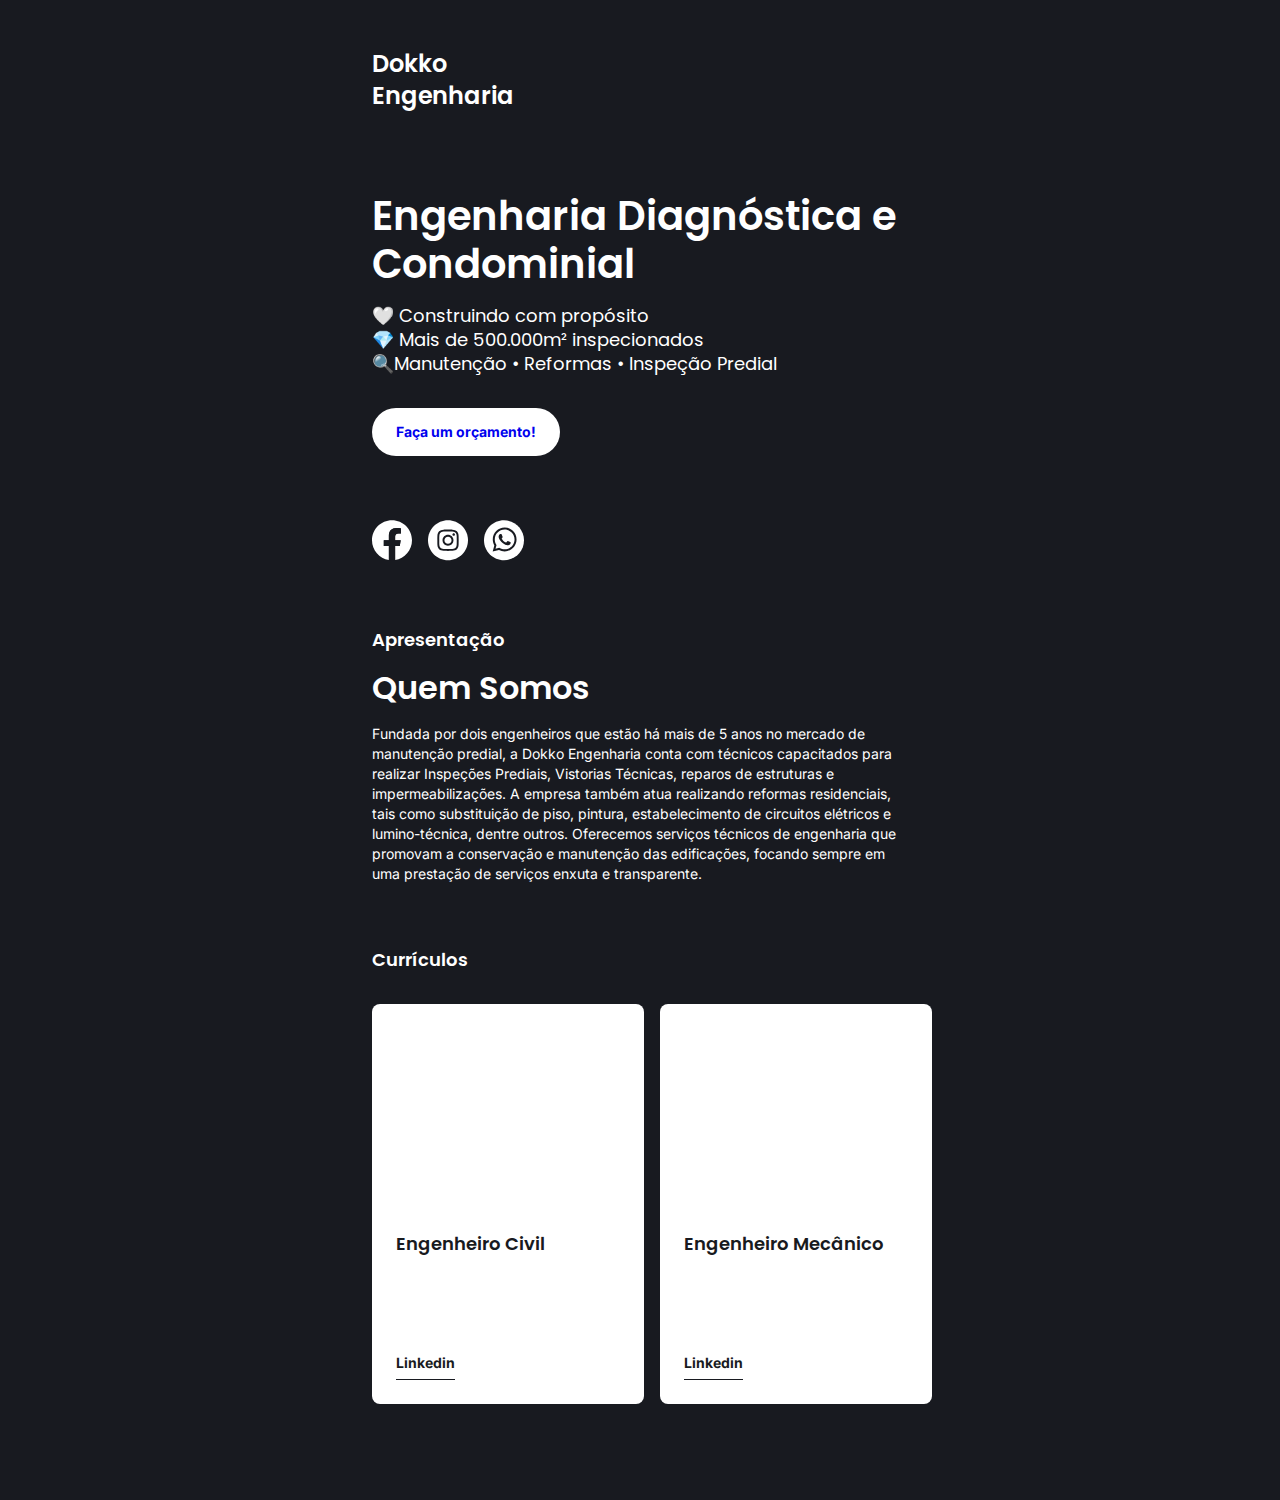
==== commit a1c098c7: "Abrir links em novas abas" ====
--- a/index.html
+++ b/index.html
@@ -232,7 +232,7 @@
             }
             html {
                 background-color: #181A20;
-            }</style></head><body><noscript><iframe src="https://www.googletagmanager.com/ns.html?id=GTM-T65ZLWP" height="0" width="0" style="display: none; visibility: hidden"></iframe></noscript><div class="sc-bBjRSN cpKuis"><div class="sc-hiKfDv eictRQ"><div class="sc-bdnxRM glGHDv"><div class="sc-bYwzuL jEGvJB avatar-present"><div class="title"><h3>Dokko Engenharia</h3></div><div class="avatar"><div class="sc-kLojOw XuGlB"></div></div></div></div><div class="sc-bdnxRM glGHDv npb"><div class="sc-iklJeh iKMwwK"><div><h1>Engenharia Diagnóstica e Condominial</h1></div><div class="supporting-text mt"><h5>🤍 Construindo com propósito <br />💎 Mais de 500.000m² inspecionados <br />🔍Manutenção • Reformas • Inspeção Predial</h5></div></div></div><div class="sc-bdnxRM glGHDv"><div class="sc-jJMGnK gnaOOe"><div class="sc-dlnjwi leWeWr"><a href="https://wa.me/5585981982041?text=Gostaria%20de%20solicitar%20um%20or%C3%A7amento%20com%20a%20Dokko">Faça um orçamento!</a></div></div></div><div class="sc-giAqHp bQMXZG"><div><a href="https://www.facebook.com/people/Dokko-Engenharia/100092296763483/" target="_blank" rel="noreferrer" id="facebook"><svg width="40" height="41" viewBox="0 0 40 41" fill="none" xmlns="http://www.w3.org/2000/svg"><path d="M40 20.25C40 9.20317 31.0468 0.25 20 0.25C8.95317 0.25 0 9.20317 0 20.25C0 30.2344 7.3125 38.5078 16.875 40.0078V26.0313H11.7968V20.25H16.875V15.8438C16.875 10.832 19.8594 8.0625 24.4297 8.0625C26.6172 8.0625 28.9062 8.45312 28.9062 8.45312V13.375H26.3828C23.8984 13.375 23.125 14.918 23.125 16.5V20.25H28.6718L27.7852 26.0313H23.125V40.0078C32.6875 38.5078 40 30.2344 40 20.25Z" fill="#FFFFFF"></path><path d="M27.7852 26.0312L28.6719 20.25H23.125V16.5C23.125 14.918 23.8985 13.375 26.3829 13.375H28.9063V8.45312C28.9063 8.45312 26.6172 8.0625 24.4297 8.0625C19.8595 8.0625 16.875 10.832 16.875 15.8437V20.25H11.7969V26.0312H16.875V40.0078C17.8945 40.168 18.9375 40.25 20 40.25C21.0625 40.25 22.1055 40.168 23.125 40.0078V26.0312H27.7852Z" fill="#181A20"></path></svg></a><a href="https://www.instagram.com/dokkoengenharia/" target="_blank" rel="noreferrer" id="instagram"><svg width="40" height="41" viewBox="0 0 40 41" fill="none" xmlns="http://www.w3.org/2000/svg"><path d="M0 20.25C0 9.2043 8.9543 0.25 20 0.25C31.0457 0.25 40 9.2043 40 20.25C40 31.2957 31.0457 40.25 20 40.25C8.9543 40.25 0 31.2957 0 20.25Z" fill="#FFFFFF"></path><mask id="mask0" mask-type="alpha" maskUnits="userSpaceOnUse" x="0" y="0" width="40" height="41"><path fill-rule="evenodd" clip-rule="evenodd" d="M0 20.25C0 9.2043 8.9543 0.25 20 0.25C31.0457 0.25 40 9.2043 40 20.25C40 31.2957 31.0457 40.25 20 40.25C8.9543 40.25 0 31.2957 0 20.25Z" fill="#181A20"></path></mask><g mask="url(#mask0)"><path fill-rule="evenodd" clip-rule="evenodd" d="M20.001 9.58301C17.1041 9.58301 16.7406 9.59567 15.6028 9.64745C14.4672 9.69945 13.6921 9.87923 13.0139 10.143C12.3123 10.4155 11.7172 10.7799 11.1243 11.373C10.5309 11.9659 10.1665 12.561 9.89316 13.2624C9.62871 13.9408 9.44871 14.7162 9.3976 15.8513C9.34671 16.9891 9.33337 17.3529 9.33337 20.2498C9.33337 23.1467 9.34626 23.5092 9.39782 24.6469C9.45004 25.7825 9.62982 26.5576 9.89338 27.2359C10.166 27.9374 10.5305 28.5325 11.1236 29.1254C11.7163 29.7188 12.3114 30.0841 13.0125 30.3566C13.6912 30.6203 14.4665 30.8001 15.6019 30.8521C16.7397 30.9039 17.103 30.9166 19.9997 30.9166C22.8968 30.9166 23.2593 30.9039 24.3971 30.8521C25.5327 30.8001 26.3087 30.6203 26.9873 30.3566C27.6887 30.0841 28.2829 29.7188 28.8756 29.1254C29.4689 28.5325 29.8334 27.9374 30.1067 27.2361C30.3689 26.5576 30.5489 25.7823 30.6023 24.6472C30.6534 23.5094 30.6667 23.1467 30.6667 20.2498C30.6667 17.3529 30.6534 16.9893 30.6023 15.8515C30.5489 14.716 30.3689 13.9408 30.1067 13.2626C29.8334 12.561 29.4689 11.9659 28.8756 11.373C28.2822 10.7797 27.6889 10.4152 26.9867 10.143C26.3067 9.87923 25.5311 9.69945 24.3955 9.64745C23.2577 9.59567 22.8955 9.58301 19.9977 9.58301H20.001ZM19.0441 11.5052C19.2299 11.5049 19.4298 11.505 19.6455 11.5051L20.001 11.5052C22.849 11.5052 23.1866 11.5154 24.3113 11.5665C25.3513 11.6141 25.9157 11.7878 26.2918 11.9338C26.7895 12.1272 27.1444 12.3583 27.5175 12.7316C27.8909 13.105 28.122 13.4605 28.3158 13.9583C28.4618 14.3339 28.6358 14.8983 28.6831 15.9383C28.7342 17.0628 28.7453 17.4006 28.7453 20.2473C28.7453 23.094 28.7342 23.4317 28.6831 24.5562C28.6356 25.5962 28.4618 26.1607 28.3158 26.5362C28.1224 27.034 27.8909 27.3884 27.5175 27.7616C27.1442 28.1349 26.7898 28.366 26.2918 28.5594C25.9162 28.706 25.3513 28.8794 24.3113 28.9269C23.1868 28.978 22.849 28.9891 20.001 28.9891C17.1528 28.9891 16.8152 28.978 15.6907 28.9269C14.6507 28.8789 14.0863 28.7051 13.7101 28.5591C13.2123 28.3658 12.8567 28.1347 12.4834 27.7613C12.11 27.388 11.8789 27.0333 11.6852 26.5353C11.5391 26.1598 11.3651 25.5953 11.3178 24.5553C11.2667 23.4309 11.2565 23.0931 11.2565 20.2446C11.2565 17.3961 11.2667 17.0601 11.3178 15.9357C11.3654 14.8957 11.5391 14.3312 11.6852 13.9552C11.8785 13.4574 12.11 13.1019 12.4834 12.7285C12.8567 12.3552 13.2123 12.1241 13.7101 11.9303C14.0861 11.7836 14.6507 11.6103 15.6907 11.5625C16.6748 11.5181 17.0561 11.5047 19.0441 11.5025V11.5052ZM24.4148 14.556C24.4148 13.8492 24.9882 13.2765 25.6949 13.2765V13.276C26.4015 13.276 26.9749 13.8494 26.9749 14.556C26.9749 15.2627 26.4015 15.8361 25.6949 15.8361C24.9882 15.8361 24.4148 15.2627 24.4148 14.556ZM20.0009 14.772C16.9758 14.7721 14.5233 17.2248 14.5233 20.2499C14.5233 23.275 16.976 25.7266 20.0011 25.7266C23.0262 25.7266 25.478 23.275 25.478 20.2499C25.478 17.2247 23.026 14.772 20.0009 14.772ZM23.5567 20.2499C23.5567 18.2861 21.9647 16.6943 20.0011 16.6943C18.0373 16.6943 16.4455 18.2861 16.4455 20.2499C16.4455 22.2134 18.0373 23.8055 20.0011 23.8055C21.9647 23.8055 23.5567 22.2134 23.5567 20.2499Z" fill="#181A20"></path></g></svg></a><a href="https://api.whatsapp.com/send?phone=5585981982041" target="_blank" rel="noreferrer" id="whatsapp"><svg width="40" height="41" viewBox="0 0 40 41" fill="none" xmlns="http://www.w3.org/2000/svg"><path d="M20 40.25C31.0457 40.25 40 31.2957 40 20.25C40 9.2043 31.0457 0.25 20 0.25C8.9543 0.25 0 9.2043 0 20.25C0 31.2957 8.9543 40.25 20 40.25Z" fill="#FFFFFF"></path><path fill-rule="evenodd" clip-rule="evenodd" d="M20.6592 31.3773H20.6543C18.6639 31.3766 16.7081 30.8772 14.9711 29.9297L8.66663 31.5835L10.3538 25.4209C9.31307 23.6173 8.76544 21.5714 8.76633 19.4754C8.76894 12.9182 14.104 7.5835 20.6591 7.5835C23.8405 7.58487 26.8265 8.82338 29.0718 11.0713C31.3171 13.3192 32.553 16.3071 32.5517 19.4847C32.5491 26.0404 27.2162 31.3746 20.6592 31.3773ZM15.2633 27.7769L15.6242 27.9911C17.1419 28.8917 18.8816 29.3682 20.6553 29.3689H20.6593C26.1074 29.3689 30.5417 24.9346 30.5438 19.4842C30.5449 16.843 29.5177 14.3595 27.6514 12.4911C25.7852 10.6227 23.3034 9.59324 20.6632 9.59233C15.2108 9.59233 10.7765 14.0262 10.7744 19.4762C10.7736 21.3439 11.2962 23.1629 12.2857 24.7367L12.5207 25.1107L11.5221 28.7583L15.2633 27.7769ZM26.2435 22.0454C26.4507 22.1456 26.5907 22.2132 26.6505 22.313C26.7247 22.4369 26.7247 23.0318 26.4772 23.7261C26.2295 24.4202 25.0424 25.0537 24.4714 25.139C23.9595 25.2155 23.3116 25.2474 22.5998 25.0212C22.1682 24.8843 21.6147 24.7014 20.9057 24.3953C18.12 23.1924 16.2373 20.4923 15.8815 19.982C15.8566 19.9463 15.8392 19.9213 15.8294 19.9083L15.827 19.9051C15.6698 19.6953 14.6161 18.2894 14.6161 16.8343C14.6161 15.4656 15.2884 14.7481 15.5979 14.4179C15.6191 14.3952 15.6386 14.3744 15.6561 14.3554C15.9285 14.0579 16.2504 13.9835 16.4485 13.9835C16.6466 13.9835 16.8449 13.9853 17.018 13.994C17.0394 13.9951 17.0616 13.9949 17.0846 13.9948C17.2578 13.9938 17.4737 13.9925 17.6866 14.5041C17.7686 14.701 17.8884 14.9928 18.0149 15.3006C18.2706 15.9232 18.5531 16.611 18.6028 16.7105C18.6771 16.8593 18.7266 17.0327 18.6276 17.2311C18.6127 17.2609 18.599 17.289 18.5858 17.3158C18.5114 17.4677 18.4567 17.5794 18.3304 17.7268C18.2808 17.7848 18.2295 17.8473 18.1782 17.9098C18.0759 18.0343 17.9737 18.1588 17.8847 18.2475C17.7359 18.3956 17.5811 18.5564 17.7544 18.8539C17.9278 19.1514 18.5241 20.1244 19.4075 20.9124C20.3571 21.7594 21.1825 22.1174 21.6008 22.2989C21.6825 22.3343 21.7487 22.363 21.7972 22.3873C22.0943 22.5361 22.2676 22.5112 22.441 22.313C22.6143 22.1146 23.1838 21.4452 23.3819 21.1478C23.5799 20.8504 23.7781 20.8999 24.0504 20.9991C24.3229 21.0983 25.7838 21.8171 26.081 21.9658C26.139 21.9949 26.1932 22.0211 26.2435 22.0454Z" fill="#181A20"></path></svg></a></div></div><div class="sc-hKFxyN"><div class="sc-bdnxRM glGHDv"><div class="sc-gtsrHT hnRyhf nmb">Apresentação</div><div class="sc-iCoGMd kmRIMt"><div><h2 class="mt">Quem Somos</h2></div><div><p class="mt">Fundada por dois engenheiros que estão há mais de 5 anos no mercado de manutenção predial, a Dokko Engenharia conta com técnicos capacitados para realizar Inspeções Prediais, Vistorias Técnicas, reparos de estruturas e impermeabilizações. A empresa também atua realizando reformas residenciais, tais como substituição de piso, pintura, estabelecimento de circuitos elétricos e lumino-técnica, dentre outros. Oferecemos serviços técnicos de engenharia que promovam a conservação e manutenção das edificações, focando sempre em uma prestação de serviços enxuta e transparente.</p></div></div></div></div><div class="sc-bdnxRM sc-fujyAs glGHDv dIpfif"><div class="sc-gtsrHT hnRyhf title">Currículos</div><div id="cards-faa01a9c-b271-4578-bb35-9ce006f36820" class="sc-pNWdM dIXApb"><div class="card"><a href="https://www.linkedin.com/in/haikelbusgaib/"></a><div class="sc-jrsJWt buxQRR"></div><div class="info"><div><h5 class="semibold">Engenheiro Civil</h5><p></p></div><div><h6>Linkedin</h6></div></div></div><div class="card"><a href="https://www.linkedin.com/in/davipbl/"></a><div class="sc-jrsJWt kCPkRz"></div><div class="info"><div><h5 class="semibold">Engenheiro Mecânico</h5><p></p></div><div><h6>Linkedin</h6></div></div></div></div></div><div class="sc-bdnxRM glGHDv"><div class="sc-iqAclL ixrlpR"><span>Criado com</span><a href="https://keepo.io" target="_blank" rel="noreferrer"><strong>Keepo</strong><svg width="9" height="12" viewBox="0 0 9 12" fill="none" xmlns="http://www.w3.org/2000/svg"><path fill-rule="evenodd" clip-rule="evenodd" d="M8.85092 2.4545C7.87822 3.42653 7.27608 4.76911 7.27608 6.24998C7.27608 7.73085 7.87822 9.07343 8.85092 10.0455L6.95318 11.9432C5.49447 10.4845 4.59091 8.47061 4.59091 6.24998C4.59091 4.02935 5.49447 2.01548 6.95318 0.556763L8.85092 2.4545ZM0.56311 0.879664H3.24827V11.6203H0.56311V0.879664Z" fill="#FFFFFF"></path></svg></a></div></div></div></div><script nomodule>!(function () {
+            }</style></head><body><noscript><iframe src="https://www.googletagmanager.com/ns.html?id=GTM-T65ZLWP" height="0" width="0" style="display: none; visibility: hidden"></iframe></noscript><div class="sc-bBjRSN cpKuis"><div class="sc-hiKfDv eictRQ"><div class="sc-bdnxRM glGHDv"><div class="sc-bYwzuL jEGvJB avatar-present"><div class="title"><h3>Dokko Engenharia</h3></div><div class="avatar"><div class="sc-kLojOw XuGlB"></div></div></div></div><div class="sc-bdnxRM glGHDv npb"><div class="sc-iklJeh iKMwwK"><div><h1>Engenharia Diagnóstica e Condominial</h1></div><div class="supporting-text mt"><h5>🤍 Construindo com propósito <br />💎 Mais de 500.000m² inspecionados <br />🔍Manutenção • Reformas • Inspeção Predial</h5></div></div></div><div class="sc-bdnxRM glGHDv"><div class="sc-jJMGnK gnaOOe"><div class="sc-dlnjwi leWeWr"><a href="https://wa.me/5585981982041?text=Gostaria%20de%20solicitar%20um%20or%C3%A7amento%20com%20a%20Dokko" target="_blank">Faça um orçamento!</a></div></div></div><div class="sc-giAqHp bQMXZG"><div><a href="https://www.facebook.com/people/Dokko-Engenharia/100092296763483/" target="_blank" rel="noreferrer" id="facebook"><svg width="40" height="41" viewBox="0 0 40 41" fill="none" xmlns="http://www.w3.org/2000/svg"><path d="M40 20.25C40 9.20317 31.0468 0.25 20 0.25C8.95317 0.25 0 9.20317 0 20.25C0 30.2344 7.3125 38.5078 16.875 40.0078V26.0313H11.7968V20.25H16.875V15.8438C16.875 10.832 19.8594 8.0625 24.4297 8.0625C26.6172 8.0625 28.9062 8.45312 28.9062 8.45312V13.375H26.3828C23.8984 13.375 23.125 14.918 23.125 16.5V20.25H28.6718L27.7852 26.0313H23.125V40.0078C32.6875 38.5078 40 30.2344 40 20.25Z" fill="#FFFFFF"></path><path d="M27.7852 26.0312L28.6719 20.25H23.125V16.5C23.125 14.918 23.8985 13.375 26.3829 13.375H28.9063V8.45312C28.9063 8.45312 26.6172 8.0625 24.4297 8.0625C19.8595 8.0625 16.875 10.832 16.875 15.8437V20.25H11.7969V26.0312H16.875V40.0078C17.8945 40.168 18.9375 40.25 20 40.25C21.0625 40.25 22.1055 40.168 23.125 40.0078V26.0312H27.7852Z" fill="#181A20"></path></svg></a><a href="https://www.instagram.com/dokkoengenharia/" target="_blank" rel="noreferrer" id="instagram"><svg width="40" height="41" viewBox="0 0 40 41" fill="none" xmlns="http://www.w3.org/2000/svg"><path d="M0 20.25C0 9.2043 8.9543 0.25 20 0.25C31.0457 0.25 40 9.2043 40 20.25C40 31.2957 31.0457 40.25 20 40.25C8.9543 40.25 0 31.2957 0 20.25Z" fill="#FFFFFF"></path><mask id="mask0" mask-type="alpha" maskUnits="userSpaceOnUse" x="0" y="0" width="40" height="41"><path fill-rule="evenodd" clip-rule="evenodd" d="M0 20.25C0 9.2043 8.9543 0.25 20 0.25C31.0457 0.25 40 9.2043 40 20.25C40 31.2957 31.0457 40.25 20 40.25C8.9543 40.25 0 31.2957 0 20.25Z" fill="#181A20"></path></mask><g mask="url(#mask0)"><path fill-rule="evenodd" clip-rule="evenodd" d="M20.001 9.58301C17.1041 9.58301 16.7406 9.59567 15.6028 9.64745C14.4672 9.69945 13.6921 9.87923 13.0139 10.143C12.3123 10.4155 11.7172 10.7799 11.1243 11.373C10.5309 11.9659 10.1665 12.561 9.89316 13.2624C9.62871 13.9408 9.44871 14.7162 9.3976 15.8513C9.34671 16.9891 9.33337 17.3529 9.33337 20.2498C9.33337 23.1467 9.34626 23.5092 9.39782 24.6469C9.45004 25.7825 9.62982 26.5576 9.89338 27.2359C10.166 27.9374 10.5305 28.5325 11.1236 29.1254C11.7163 29.7188 12.3114 30.0841 13.0125 30.3566C13.6912 30.6203 14.4665 30.8001 15.6019 30.8521C16.7397 30.9039 17.103 30.9166 19.9997 30.9166C22.8968 30.9166 23.2593 30.9039 24.3971 30.8521C25.5327 30.8001 26.3087 30.6203 26.9873 30.3566C27.6887 30.0841 28.2829 29.7188 28.8756 29.1254C29.4689 28.5325 29.8334 27.9374 30.1067 27.2361C30.3689 26.5576 30.5489 25.7823 30.6023 24.6472C30.6534 23.5094 30.6667 23.1467 30.6667 20.2498C30.6667 17.3529 30.6534 16.9893 30.6023 15.8515C30.5489 14.716 30.3689 13.9408 30.1067 13.2626C29.8334 12.561 29.4689 11.9659 28.8756 11.373C28.2822 10.7797 27.6889 10.4152 26.9867 10.143C26.3067 9.87923 25.5311 9.69945 24.3955 9.64745C23.2577 9.59567 22.8955 9.58301 19.9977 9.58301H20.001ZM19.0441 11.5052C19.2299 11.5049 19.4298 11.505 19.6455 11.5051L20.001 11.5052C22.849 11.5052 23.1866 11.5154 24.3113 11.5665C25.3513 11.6141 25.9157 11.7878 26.2918 11.9338C26.7895 12.1272 27.1444 12.3583 27.5175 12.7316C27.8909 13.105 28.122 13.4605 28.3158 13.9583C28.4618 14.3339 28.6358 14.8983 28.6831 15.9383C28.7342 17.0628 28.7453 17.4006 28.7453 20.2473C28.7453 23.094 28.7342 23.4317 28.6831 24.5562C28.6356 25.5962 28.4618 26.1607 28.3158 26.5362C28.1224 27.034 27.8909 27.3884 27.5175 27.7616C27.1442 28.1349 26.7898 28.366 26.2918 28.5594C25.9162 28.706 25.3513 28.8794 24.3113 28.9269C23.1868 28.978 22.849 28.9891 20.001 28.9891C17.1528 28.9891 16.8152 28.978 15.6907 28.9269C14.6507 28.8789 14.0863 28.7051 13.7101 28.5591C13.2123 28.3658 12.8567 28.1347 12.4834 27.7613C12.11 27.388 11.8789 27.0333 11.6852 26.5353C11.5391 26.1598 11.3651 25.5953 11.3178 24.5553C11.2667 23.4309 11.2565 23.0931 11.2565 20.2446C11.2565 17.3961 11.2667 17.0601 11.3178 15.9357C11.3654 14.8957 11.5391 14.3312 11.6852 13.9552C11.8785 13.4574 12.11 13.1019 12.4834 12.7285C12.8567 12.3552 13.2123 12.1241 13.7101 11.9303C14.0861 11.7836 14.6507 11.6103 15.6907 11.5625C16.6748 11.5181 17.0561 11.5047 19.0441 11.5025V11.5052ZM24.4148 14.556C24.4148 13.8492 24.9882 13.2765 25.6949 13.2765V13.276C26.4015 13.276 26.9749 13.8494 26.9749 14.556C26.9749 15.2627 26.4015 15.8361 25.6949 15.8361C24.9882 15.8361 24.4148 15.2627 24.4148 14.556ZM20.0009 14.772C16.9758 14.7721 14.5233 17.2248 14.5233 20.2499C14.5233 23.275 16.976 25.7266 20.0011 25.7266C23.0262 25.7266 25.478 23.275 25.478 20.2499C25.478 17.2247 23.026 14.772 20.0009 14.772ZM23.5567 20.2499C23.5567 18.2861 21.9647 16.6943 20.0011 16.6943C18.0373 16.6943 16.4455 18.2861 16.4455 20.2499C16.4455 22.2134 18.0373 23.8055 20.0011 23.8055C21.9647 23.8055 23.5567 22.2134 23.5567 20.2499Z" fill="#181A20"></path></g></svg></a><a href="https://api.whatsapp.com/send?phone=5585981982041" target="_blank" rel="noreferrer" id="whatsapp"><svg width="40" height="41" viewBox="0 0 40 41" fill="none" xmlns="http://www.w3.org/2000/svg"><path d="M20 40.25C31.0457 40.25 40 31.2957 40 20.25C40 9.2043 31.0457 0.25 20 0.25C8.9543 0.25 0 9.2043 0 20.25C0 31.2957 8.9543 40.25 20 40.25Z" fill="#FFFFFF"></path><path fill-rule="evenodd" clip-rule="evenodd" d="M20.6592 31.3773H20.6543C18.6639 31.3766 16.7081 30.8772 14.9711 29.9297L8.66663 31.5835L10.3538 25.4209C9.31307 23.6173 8.76544 21.5714 8.76633 19.4754C8.76894 12.9182 14.104 7.5835 20.6591 7.5835C23.8405 7.58487 26.8265 8.82338 29.0718 11.0713C31.3171 13.3192 32.553 16.3071 32.5517 19.4847C32.5491 26.0404 27.2162 31.3746 20.6592 31.3773ZM15.2633 27.7769L15.6242 27.9911C17.1419 28.8917 18.8816 29.3682 20.6553 29.3689H20.6593C26.1074 29.3689 30.5417 24.9346 30.5438 19.4842C30.5449 16.843 29.5177 14.3595 27.6514 12.4911C25.7852 10.6227 23.3034 9.59324 20.6632 9.59233C15.2108 9.59233 10.7765 14.0262 10.7744 19.4762C10.7736 21.3439 11.2962 23.1629 12.2857 24.7367L12.5207 25.1107L11.5221 28.7583L15.2633 27.7769ZM26.2435 22.0454C26.4507 22.1456 26.5907 22.2132 26.6505 22.313C26.7247 22.4369 26.7247 23.0318 26.4772 23.7261C26.2295 24.4202 25.0424 25.0537 24.4714 25.139C23.9595 25.2155 23.3116 25.2474 22.5998 25.0212C22.1682 24.8843 21.6147 24.7014 20.9057 24.3953C18.12 23.1924 16.2373 20.4923 15.8815 19.982C15.8566 19.9463 15.8392 19.9213 15.8294 19.9083L15.827 19.9051C15.6698 19.6953 14.6161 18.2894 14.6161 16.8343C14.6161 15.4656 15.2884 14.7481 15.5979 14.4179C15.6191 14.3952 15.6386 14.3744 15.6561 14.3554C15.9285 14.0579 16.2504 13.9835 16.4485 13.9835C16.6466 13.9835 16.8449 13.9853 17.018 13.994C17.0394 13.9951 17.0616 13.9949 17.0846 13.9948C17.2578 13.9938 17.4737 13.9925 17.6866 14.5041C17.7686 14.701 17.8884 14.9928 18.0149 15.3006C18.2706 15.9232 18.5531 16.611 18.6028 16.7105C18.6771 16.8593 18.7266 17.0327 18.6276 17.2311C18.6127 17.2609 18.599 17.289 18.5858 17.3158C18.5114 17.4677 18.4567 17.5794 18.3304 17.7268C18.2808 17.7848 18.2295 17.8473 18.1782 17.9098C18.0759 18.0343 17.9737 18.1588 17.8847 18.2475C17.7359 18.3956 17.5811 18.5564 17.7544 18.8539C17.9278 19.1514 18.5241 20.1244 19.4075 20.9124C20.3571 21.7594 21.1825 22.1174 21.6008 22.2989C21.6825 22.3343 21.7487 22.363 21.7972 22.3873C22.0943 22.5361 22.2676 22.5112 22.441 22.313C22.6143 22.1146 23.1838 21.4452 23.3819 21.1478C23.5799 20.8504 23.7781 20.8999 24.0504 20.9991C24.3229 21.0983 25.7838 21.8171 26.081 21.9658C26.139 21.9949 26.1932 22.0211 26.2435 22.0454Z" fill="#181A20"></path></svg></a></div></div><div class="sc-hKFxyN"><div class="sc-bdnxRM glGHDv"><div class="sc-gtsrHT hnRyhf nmb">Apresentação</div><div class="sc-iCoGMd kmRIMt"><div><h2 class="mt">Quem Somos</h2></div><div><p class="mt">Fundada por dois engenheiros que estão há mais de 5 anos no mercado de manutenção predial, a Dokko Engenharia conta com técnicos capacitados para realizar Inspeções Prediais, Vistorias Técnicas, reparos de estruturas e impermeabilizações. A empresa também atua realizando reformas residenciais, tais como substituição de piso, pintura, estabelecimento de circuitos elétricos e lumino-técnica, dentre outros. Oferecemos serviços técnicos de engenharia que promovam a conservação e manutenção das edificações, focando sempre em uma prestação de serviços enxuta e transparente.</p></div></div></div></div><div class="sc-bdnxRM sc-fujyAs glGHDv dIpfif"><div class="sc-gtsrHT hnRyhf title">Currículos</div><div id="cards-faa01a9c-b271-4578-bb35-9ce006f36820" class="sc-pNWdM dIXApb"><div class="card"><a href="https://www.linkedin.com/in/haikelbusgaib/" target="_blank"></a><div class="sc-jrsJWt buxQRR"></div><div class="info"><div><h5 class="semibold">Engenheiro Civil</h5><p></p></div><div><h6>Linkedin</h6></div></div></div><div class="card"><a href="https://www.linkedin.com/in/davipbl/" target="_blank"></a><div class="sc-jrsJWt kCPkRz"></div><div class="info"><div><h5 class="semibold">Engenheiro Mecânico</h5><p></p></div><div><h6>Linkedin</h6></div></div></div></div></div><div class="sc-bdnxRM glGHDv"><div class="sc-iqAclL ixrlpR"></a></div></div></div></div><script nomodule>!(function () {
                 var e = document,
                     t = e.createElement('script');
                 if (!('noModule' in t) && 'onbeforeload' in t) {
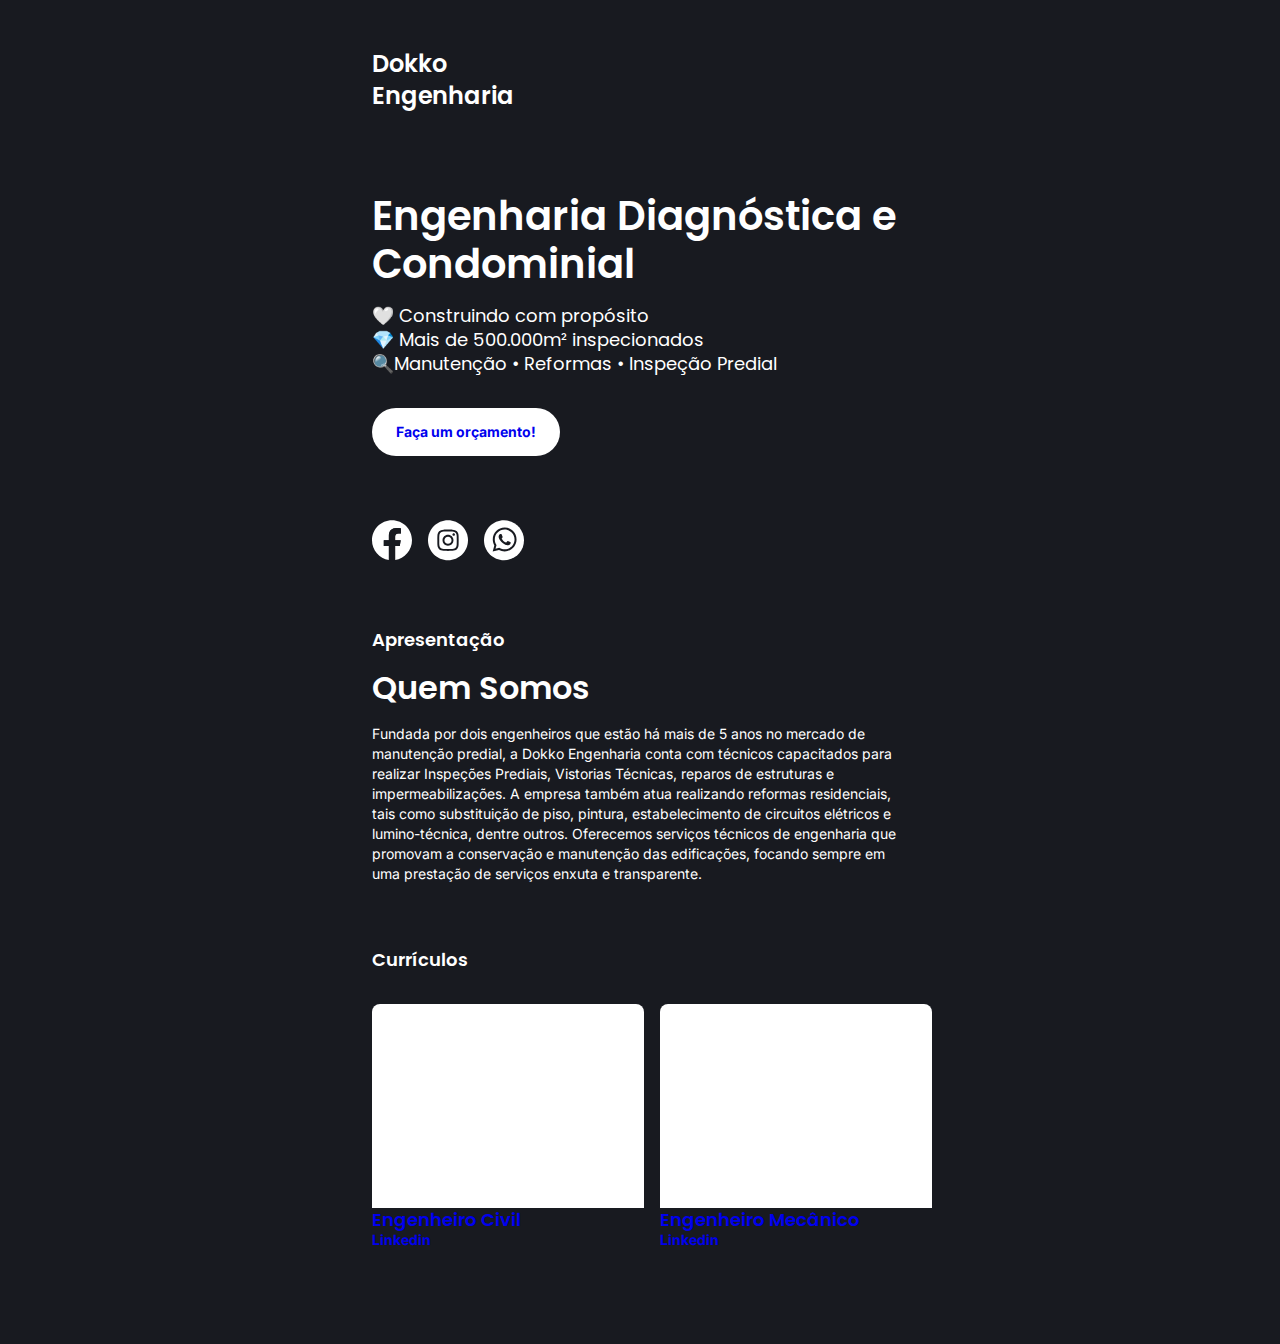
==== commit 30c86d78: "ajustando 'currículos'" ====
--- a/index.html
+++ b/index.html
@@ -232,7 +232,7 @@
             }
             html {
                 background-color: #181A20;
-            }</style></head><body><noscript><iframe src="https://www.googletagmanager.com/ns.html?id=GTM-T65ZLWP" height="0" width="0" style="display: none; visibility: hidden"></iframe></noscript><div class="sc-bBjRSN cpKuis"><div class="sc-hiKfDv eictRQ"><div class="sc-bdnxRM glGHDv"><div class="sc-bYwzuL jEGvJB avatar-present"><div class="title"><h3>Dokko Engenharia</h3></div><div class="avatar"><div class="sc-kLojOw XuGlB"></div></div></div></div><div class="sc-bdnxRM glGHDv npb"><div class="sc-iklJeh iKMwwK"><div><h1>Engenharia Diagnóstica e Condominial</h1></div><div class="supporting-text mt"><h5>🤍 Construindo com propósito <br />💎 Mais de 500.000m² inspecionados <br />🔍Manutenção • Reformas • Inspeção Predial</h5></div></div></div><div class="sc-bdnxRM glGHDv"><div class="sc-jJMGnK gnaOOe"><div class="sc-dlnjwi leWeWr"><a href="https://wa.me/5585981982041?text=Gostaria%20de%20solicitar%20um%20or%C3%A7amento%20com%20a%20Dokko" target="_blank">Faça um orçamento!</a></div></div></div><div class="sc-giAqHp bQMXZG"><div><a href="https://www.facebook.com/people/Dokko-Engenharia/100092296763483/" target="_blank" rel="noreferrer" id="facebook"><svg width="40" height="41" viewBox="0 0 40 41" fill="none" xmlns="http://www.w3.org/2000/svg"><path d="M40 20.25C40 9.20317 31.0468 0.25 20 0.25C8.95317 0.25 0 9.20317 0 20.25C0 30.2344 7.3125 38.5078 16.875 40.0078V26.0313H11.7968V20.25H16.875V15.8438C16.875 10.832 19.8594 8.0625 24.4297 8.0625C26.6172 8.0625 28.9062 8.45312 28.9062 8.45312V13.375H26.3828C23.8984 13.375 23.125 14.918 23.125 16.5V20.25H28.6718L27.7852 26.0313H23.125V40.0078C32.6875 38.5078 40 30.2344 40 20.25Z" fill="#FFFFFF"></path><path d="M27.7852 26.0312L28.6719 20.25H23.125V16.5C23.125 14.918 23.8985 13.375 26.3829 13.375H28.9063V8.45312C28.9063 8.45312 26.6172 8.0625 24.4297 8.0625C19.8595 8.0625 16.875 10.832 16.875 15.8437V20.25H11.7969V26.0312H16.875V40.0078C17.8945 40.168 18.9375 40.25 20 40.25C21.0625 40.25 22.1055 40.168 23.125 40.0078V26.0312H27.7852Z" fill="#181A20"></path></svg></a><a href="https://www.instagram.com/dokkoengenharia/" target="_blank" rel="noreferrer" id="instagram"><svg width="40" height="41" viewBox="0 0 40 41" fill="none" xmlns="http://www.w3.org/2000/svg"><path d="M0 20.25C0 9.2043 8.9543 0.25 20 0.25C31.0457 0.25 40 9.2043 40 20.25C40 31.2957 31.0457 40.25 20 40.25C8.9543 40.25 0 31.2957 0 20.25Z" fill="#FFFFFF"></path><mask id="mask0" mask-type="alpha" maskUnits="userSpaceOnUse" x="0" y="0" width="40" height="41"><path fill-rule="evenodd" clip-rule="evenodd" d="M0 20.25C0 9.2043 8.9543 0.25 20 0.25C31.0457 0.25 40 9.2043 40 20.25C40 31.2957 31.0457 40.25 20 40.25C8.9543 40.25 0 31.2957 0 20.25Z" fill="#181A20"></path></mask><g mask="url(#mask0)"><path fill-rule="evenodd" clip-rule="evenodd" d="M20.001 9.58301C17.1041 9.58301 16.7406 9.59567 15.6028 9.64745C14.4672 9.69945 13.6921 9.87923 13.0139 10.143C12.3123 10.4155 11.7172 10.7799 11.1243 11.373C10.5309 11.9659 10.1665 12.561 9.89316 13.2624C9.62871 13.9408 9.44871 14.7162 9.3976 15.8513C9.34671 16.9891 9.33337 17.3529 9.33337 20.2498C9.33337 23.1467 9.34626 23.5092 9.39782 24.6469C9.45004 25.7825 9.62982 26.5576 9.89338 27.2359C10.166 27.9374 10.5305 28.5325 11.1236 29.1254C11.7163 29.7188 12.3114 30.0841 13.0125 30.3566C13.6912 30.6203 14.4665 30.8001 15.6019 30.8521C16.7397 30.9039 17.103 30.9166 19.9997 30.9166C22.8968 30.9166 23.2593 30.9039 24.3971 30.8521C25.5327 30.8001 26.3087 30.6203 26.9873 30.3566C27.6887 30.0841 28.2829 29.7188 28.8756 29.1254C29.4689 28.5325 29.8334 27.9374 30.1067 27.2361C30.3689 26.5576 30.5489 25.7823 30.6023 24.6472C30.6534 23.5094 30.6667 23.1467 30.6667 20.2498C30.6667 17.3529 30.6534 16.9893 30.6023 15.8515C30.5489 14.716 30.3689 13.9408 30.1067 13.2626C29.8334 12.561 29.4689 11.9659 28.8756 11.373C28.2822 10.7797 27.6889 10.4152 26.9867 10.143C26.3067 9.87923 25.5311 9.69945 24.3955 9.64745C23.2577 9.59567 22.8955 9.58301 19.9977 9.58301H20.001ZM19.0441 11.5052C19.2299 11.5049 19.4298 11.505 19.6455 11.5051L20.001 11.5052C22.849 11.5052 23.1866 11.5154 24.3113 11.5665C25.3513 11.6141 25.9157 11.7878 26.2918 11.9338C26.7895 12.1272 27.1444 12.3583 27.5175 12.7316C27.8909 13.105 28.122 13.4605 28.3158 13.9583C28.4618 14.3339 28.6358 14.8983 28.6831 15.9383C28.7342 17.0628 28.7453 17.4006 28.7453 20.2473C28.7453 23.094 28.7342 23.4317 28.6831 24.5562C28.6356 25.5962 28.4618 26.1607 28.3158 26.5362C28.1224 27.034 27.8909 27.3884 27.5175 27.7616C27.1442 28.1349 26.7898 28.366 26.2918 28.5594C25.9162 28.706 25.3513 28.8794 24.3113 28.9269C23.1868 28.978 22.849 28.9891 20.001 28.9891C17.1528 28.9891 16.8152 28.978 15.6907 28.9269C14.6507 28.8789 14.0863 28.7051 13.7101 28.5591C13.2123 28.3658 12.8567 28.1347 12.4834 27.7613C12.11 27.388 11.8789 27.0333 11.6852 26.5353C11.5391 26.1598 11.3651 25.5953 11.3178 24.5553C11.2667 23.4309 11.2565 23.0931 11.2565 20.2446C11.2565 17.3961 11.2667 17.0601 11.3178 15.9357C11.3654 14.8957 11.5391 14.3312 11.6852 13.9552C11.8785 13.4574 12.11 13.1019 12.4834 12.7285C12.8567 12.3552 13.2123 12.1241 13.7101 11.9303C14.0861 11.7836 14.6507 11.6103 15.6907 11.5625C16.6748 11.5181 17.0561 11.5047 19.0441 11.5025V11.5052ZM24.4148 14.556C24.4148 13.8492 24.9882 13.2765 25.6949 13.2765V13.276C26.4015 13.276 26.9749 13.8494 26.9749 14.556C26.9749 15.2627 26.4015 15.8361 25.6949 15.8361C24.9882 15.8361 24.4148 15.2627 24.4148 14.556ZM20.0009 14.772C16.9758 14.7721 14.5233 17.2248 14.5233 20.2499C14.5233 23.275 16.976 25.7266 20.0011 25.7266C23.0262 25.7266 25.478 23.275 25.478 20.2499C25.478 17.2247 23.026 14.772 20.0009 14.772ZM23.5567 20.2499C23.5567 18.2861 21.9647 16.6943 20.0011 16.6943C18.0373 16.6943 16.4455 18.2861 16.4455 20.2499C16.4455 22.2134 18.0373 23.8055 20.0011 23.8055C21.9647 23.8055 23.5567 22.2134 23.5567 20.2499Z" fill="#181A20"></path></g></svg></a><a href="https://api.whatsapp.com/send?phone=5585981982041" target="_blank" rel="noreferrer" id="whatsapp"><svg width="40" height="41" viewBox="0 0 40 41" fill="none" xmlns="http://www.w3.org/2000/svg"><path d="M20 40.25C31.0457 40.25 40 31.2957 40 20.25C40 9.2043 31.0457 0.25 20 0.25C8.9543 0.25 0 9.2043 0 20.25C0 31.2957 8.9543 40.25 20 40.25Z" fill="#FFFFFF"></path><path fill-rule="evenodd" clip-rule="evenodd" d="M20.6592 31.3773H20.6543C18.6639 31.3766 16.7081 30.8772 14.9711 29.9297L8.66663 31.5835L10.3538 25.4209C9.31307 23.6173 8.76544 21.5714 8.76633 19.4754C8.76894 12.9182 14.104 7.5835 20.6591 7.5835C23.8405 7.58487 26.8265 8.82338 29.0718 11.0713C31.3171 13.3192 32.553 16.3071 32.5517 19.4847C32.5491 26.0404 27.2162 31.3746 20.6592 31.3773ZM15.2633 27.7769L15.6242 27.9911C17.1419 28.8917 18.8816 29.3682 20.6553 29.3689H20.6593C26.1074 29.3689 30.5417 24.9346 30.5438 19.4842C30.5449 16.843 29.5177 14.3595 27.6514 12.4911C25.7852 10.6227 23.3034 9.59324 20.6632 9.59233C15.2108 9.59233 10.7765 14.0262 10.7744 19.4762C10.7736 21.3439 11.2962 23.1629 12.2857 24.7367L12.5207 25.1107L11.5221 28.7583L15.2633 27.7769ZM26.2435 22.0454C26.4507 22.1456 26.5907 22.2132 26.6505 22.313C26.7247 22.4369 26.7247 23.0318 26.4772 23.7261C26.2295 24.4202 25.0424 25.0537 24.4714 25.139C23.9595 25.2155 23.3116 25.2474 22.5998 25.0212C22.1682 24.8843 21.6147 24.7014 20.9057 24.3953C18.12 23.1924 16.2373 20.4923 15.8815 19.982C15.8566 19.9463 15.8392 19.9213 15.8294 19.9083L15.827 19.9051C15.6698 19.6953 14.6161 18.2894 14.6161 16.8343C14.6161 15.4656 15.2884 14.7481 15.5979 14.4179C15.6191 14.3952 15.6386 14.3744 15.6561 14.3554C15.9285 14.0579 16.2504 13.9835 16.4485 13.9835C16.6466 13.9835 16.8449 13.9853 17.018 13.994C17.0394 13.9951 17.0616 13.9949 17.0846 13.9948C17.2578 13.9938 17.4737 13.9925 17.6866 14.5041C17.7686 14.701 17.8884 14.9928 18.0149 15.3006C18.2706 15.9232 18.5531 16.611 18.6028 16.7105C18.6771 16.8593 18.7266 17.0327 18.6276 17.2311C18.6127 17.2609 18.599 17.289 18.5858 17.3158C18.5114 17.4677 18.4567 17.5794 18.3304 17.7268C18.2808 17.7848 18.2295 17.8473 18.1782 17.9098C18.0759 18.0343 17.9737 18.1588 17.8847 18.2475C17.7359 18.3956 17.5811 18.5564 17.7544 18.8539C17.9278 19.1514 18.5241 20.1244 19.4075 20.9124C20.3571 21.7594 21.1825 22.1174 21.6008 22.2989C21.6825 22.3343 21.7487 22.363 21.7972 22.3873C22.0943 22.5361 22.2676 22.5112 22.441 22.313C22.6143 22.1146 23.1838 21.4452 23.3819 21.1478C23.5799 20.8504 23.7781 20.8999 24.0504 20.9991C24.3229 21.0983 25.7838 21.8171 26.081 21.9658C26.139 21.9949 26.1932 22.0211 26.2435 22.0454Z" fill="#181A20"></path></svg></a></div></div><div class="sc-hKFxyN"><div class="sc-bdnxRM glGHDv"><div class="sc-gtsrHT hnRyhf nmb">Apresentação</div><div class="sc-iCoGMd kmRIMt"><div><h2 class="mt">Quem Somos</h2></div><div><p class="mt">Fundada por dois engenheiros que estão há mais de 5 anos no mercado de manutenção predial, a Dokko Engenharia conta com técnicos capacitados para realizar Inspeções Prediais, Vistorias Técnicas, reparos de estruturas e impermeabilizações. A empresa também atua realizando reformas residenciais, tais como substituição de piso, pintura, estabelecimento de circuitos elétricos e lumino-técnica, dentre outros. Oferecemos serviços técnicos de engenharia que promovam a conservação e manutenção das edificações, focando sempre em uma prestação de serviços enxuta e transparente.</p></div></div></div></div><div class="sc-bdnxRM sc-fujyAs glGHDv dIpfif"><div class="sc-gtsrHT hnRyhf title">Currículos</div><div id="cards-faa01a9c-b271-4578-bb35-9ce006f36820" class="sc-pNWdM dIXApb"><div class="card"><a href="https://www.linkedin.com/in/haikelbusgaib/" target="_blank"></a><div class="sc-jrsJWt buxQRR"></div><div class="info"><div><h5 class="semibold">Engenheiro Civil</h5><p></p></div><div><h6>Linkedin</h6></div></div></div><div class="card"><a href="https://www.linkedin.com/in/davipbl/" target="_blank"></a><div class="sc-jrsJWt kCPkRz"></div><div class="info"><div><h5 class="semibold">Engenheiro Mecânico</h5><p></p></div><div><h6>Linkedin</h6></div></div></div></div></div><div class="sc-bdnxRM glGHDv"><div class="sc-iqAclL ixrlpR"></a></div></div></div></div><script nomodule>!(function () {
+            }</style></head><body><noscript><iframe src="https://www.googletagmanager.com/ns.html?id=GTM-T65ZLWP" height="0" width="0" style="display: none; visibility: hidden"></iframe></noscript><div class="sc-bBjRSN cpKuis"><div class="sc-hiKfDv eictRQ"><div class="sc-bdnxRM glGHDv"><div class="sc-bYwzuL jEGvJB avatar-present"><div class="title"><h3>Dokko Engenharia</h3></div><div class="avatar"><div class="sc-kLojOw XuGlB"></div></div></div></div><div class="sc-bdnxRM glGHDv npb"><div class="sc-iklJeh iKMwwK"><div><h1>Engenharia Diagnóstica e Condominial</h1></div><div class="supporting-text mt"><h5>🤍 Construindo com propósito <br />💎 Mais de 500.000m² inspecionados <br />🔍Manutenção • Reformas • Inspeção Predial</h5></div></div></div><div class="sc-bdnxRM glGHDv"><div class="sc-jJMGnK gnaOOe"><div class="sc-dlnjwi leWeWr"><a href="https://wa.me/5585981982041?text=Gostaria%20de%20solicitar%20um%20or%C3%A7amento%20com%20a%20Dokko" target="_blank">Faça um orçamento!</a></div></div></div><div class="sc-giAqHp bQMXZG"><div><a href="https://www.facebook.com/people/Dokko-Engenharia/100092296763483/" target="_blank" rel="noreferrer" id="facebook"><svg width="40" height="41" viewBox="0 0 40 41" fill="none" xmlns="http://www.w3.org/2000/svg"><path d="M40 20.25C40 9.20317 31.0468 0.25 20 0.25C8.95317 0.25 0 9.20317 0 20.25C0 30.2344 7.3125 38.5078 16.875 40.0078V26.0313H11.7968V20.25H16.875V15.8438C16.875 10.832 19.8594 8.0625 24.4297 8.0625C26.6172 8.0625 28.9062 8.45312 28.9062 8.45312V13.375H26.3828C23.8984 13.375 23.125 14.918 23.125 16.5V20.25H28.6718L27.7852 26.0313H23.125V40.0078C32.6875 38.5078 40 30.2344 40 20.25Z" fill="#FFFFFF"></path><path d="M27.7852 26.0312L28.6719 20.25H23.125V16.5C23.125 14.918 23.8985 13.375 26.3829 13.375H28.9063V8.45312C28.9063 8.45312 26.6172 8.0625 24.4297 8.0625C19.8595 8.0625 16.875 10.832 16.875 15.8437V20.25H11.7969V26.0312H16.875V40.0078C17.8945 40.168 18.9375 40.25 20 40.25C21.0625 40.25 22.1055 40.168 23.125 40.0078V26.0312H27.7852Z" fill="#181A20"></path></svg></a><a href="https://www.instagram.com/dokkoengenharia/" target="_blank" rel="noreferrer" id="instagram"><svg width="40" height="41" viewBox="0 0 40 41" fill="none" xmlns="http://www.w3.org/2000/svg"><path d="M0 20.25C0 9.2043 8.9543 0.25 20 0.25C31.0457 0.25 40 9.2043 40 20.25C40 31.2957 31.0457 40.25 20 40.25C8.9543 40.25 0 31.2957 0 20.25Z" fill="#FFFFFF"></path><mask id="mask0" mask-type="alpha" maskUnits="userSpaceOnUse" x="0" y="0" width="40" height="41"><path fill-rule="evenodd" clip-rule="evenodd" d="M0 20.25C0 9.2043 8.9543 0.25 20 0.25C31.0457 0.25 40 9.2043 40 20.25C40 31.2957 31.0457 40.25 20 40.25C8.9543 40.25 0 31.2957 0 20.25Z" fill="#181A20"></path></mask><g mask="url(#mask0)"><path fill-rule="evenodd" clip-rule="evenodd" d="M20.001 9.58301C17.1041 9.58301 16.7406 9.59567 15.6028 9.64745C14.4672 9.69945 13.6921 9.87923 13.0139 10.143C12.3123 10.4155 11.7172 10.7799 11.1243 11.373C10.5309 11.9659 10.1665 12.561 9.89316 13.2624C9.62871 13.9408 9.44871 14.7162 9.3976 15.8513C9.34671 16.9891 9.33337 17.3529 9.33337 20.2498C9.33337 23.1467 9.34626 23.5092 9.39782 24.6469C9.45004 25.7825 9.62982 26.5576 9.89338 27.2359C10.166 27.9374 10.5305 28.5325 11.1236 29.1254C11.7163 29.7188 12.3114 30.0841 13.0125 30.3566C13.6912 30.6203 14.4665 30.8001 15.6019 30.8521C16.7397 30.9039 17.103 30.9166 19.9997 30.9166C22.8968 30.9166 23.2593 30.9039 24.3971 30.8521C25.5327 30.8001 26.3087 30.6203 26.9873 30.3566C27.6887 30.0841 28.2829 29.7188 28.8756 29.1254C29.4689 28.5325 29.8334 27.9374 30.1067 27.2361C30.3689 26.5576 30.5489 25.7823 30.6023 24.6472C30.6534 23.5094 30.6667 23.1467 30.6667 20.2498C30.6667 17.3529 30.6534 16.9893 30.6023 15.8515C30.5489 14.716 30.3689 13.9408 30.1067 13.2626C29.8334 12.561 29.4689 11.9659 28.8756 11.373C28.2822 10.7797 27.6889 10.4152 26.9867 10.143C26.3067 9.87923 25.5311 9.69945 24.3955 9.64745C23.2577 9.59567 22.8955 9.58301 19.9977 9.58301H20.001ZM19.0441 11.5052C19.2299 11.5049 19.4298 11.505 19.6455 11.5051L20.001 11.5052C22.849 11.5052 23.1866 11.5154 24.3113 11.5665C25.3513 11.6141 25.9157 11.7878 26.2918 11.9338C26.7895 12.1272 27.1444 12.3583 27.5175 12.7316C27.8909 13.105 28.122 13.4605 28.3158 13.9583C28.4618 14.3339 28.6358 14.8983 28.6831 15.9383C28.7342 17.0628 28.7453 17.4006 28.7453 20.2473C28.7453 23.094 28.7342 23.4317 28.6831 24.5562C28.6356 25.5962 28.4618 26.1607 28.3158 26.5362C28.1224 27.034 27.8909 27.3884 27.5175 27.7616C27.1442 28.1349 26.7898 28.366 26.2918 28.5594C25.9162 28.706 25.3513 28.8794 24.3113 28.9269C23.1868 28.978 22.849 28.9891 20.001 28.9891C17.1528 28.9891 16.8152 28.978 15.6907 28.9269C14.6507 28.8789 14.0863 28.7051 13.7101 28.5591C13.2123 28.3658 12.8567 28.1347 12.4834 27.7613C12.11 27.388 11.8789 27.0333 11.6852 26.5353C11.5391 26.1598 11.3651 25.5953 11.3178 24.5553C11.2667 23.4309 11.2565 23.0931 11.2565 20.2446C11.2565 17.3961 11.2667 17.0601 11.3178 15.9357C11.3654 14.8957 11.5391 14.3312 11.6852 13.9552C11.8785 13.4574 12.11 13.1019 12.4834 12.7285C12.8567 12.3552 13.2123 12.1241 13.7101 11.9303C14.0861 11.7836 14.6507 11.6103 15.6907 11.5625C16.6748 11.5181 17.0561 11.5047 19.0441 11.5025V11.5052ZM24.4148 14.556C24.4148 13.8492 24.9882 13.2765 25.6949 13.2765V13.276C26.4015 13.276 26.9749 13.8494 26.9749 14.556C26.9749 15.2627 26.4015 15.8361 25.6949 15.8361C24.9882 15.8361 24.4148 15.2627 24.4148 14.556ZM20.0009 14.772C16.9758 14.7721 14.5233 17.2248 14.5233 20.2499C14.5233 23.275 16.976 25.7266 20.0011 25.7266C23.0262 25.7266 25.478 23.275 25.478 20.2499C25.478 17.2247 23.026 14.772 20.0009 14.772ZM23.5567 20.2499C23.5567 18.2861 21.9647 16.6943 20.0011 16.6943C18.0373 16.6943 16.4455 18.2861 16.4455 20.2499C16.4455 22.2134 18.0373 23.8055 20.0011 23.8055C21.9647 23.8055 23.5567 22.2134 23.5567 20.2499Z" fill="#181A20"></path></g></svg></a><a href="https://api.whatsapp.com/send?phone=5585981982041" target="_blank" rel="noreferrer" id="whatsapp"><svg width="40" height="41" viewBox="0 0 40 41" fill="none" xmlns="http://www.w3.org/2000/svg"><path d="M20 40.25C31.0457 40.25 40 31.2957 40 20.25C40 9.2043 31.0457 0.25 20 0.25C8.9543 0.25 0 9.2043 0 20.25C0 31.2957 8.9543 40.25 20 40.25Z" fill="#FFFFFF"></path><path fill-rule="evenodd" clip-rule="evenodd" d="M20.6592 31.3773H20.6543C18.6639 31.3766 16.7081 30.8772 14.9711 29.9297L8.66663 31.5835L10.3538 25.4209C9.31307 23.6173 8.76544 21.5714 8.76633 19.4754C8.76894 12.9182 14.104 7.5835 20.6591 7.5835C23.8405 7.58487 26.8265 8.82338 29.0718 11.0713C31.3171 13.3192 32.553 16.3071 32.5517 19.4847C32.5491 26.0404 27.2162 31.3746 20.6592 31.3773ZM15.2633 27.7769L15.6242 27.9911C17.1419 28.8917 18.8816 29.3682 20.6553 29.3689H20.6593C26.1074 29.3689 30.5417 24.9346 30.5438 19.4842C30.5449 16.843 29.5177 14.3595 27.6514 12.4911C25.7852 10.6227 23.3034 9.59324 20.6632 9.59233C15.2108 9.59233 10.7765 14.0262 10.7744 19.4762C10.7736 21.3439 11.2962 23.1629 12.2857 24.7367L12.5207 25.1107L11.5221 28.7583L15.2633 27.7769ZM26.2435 22.0454C26.4507 22.1456 26.5907 22.2132 26.6505 22.313C26.7247 22.4369 26.7247 23.0318 26.4772 23.7261C26.2295 24.4202 25.0424 25.0537 24.4714 25.139C23.9595 25.2155 23.3116 25.2474 22.5998 25.0212C22.1682 24.8843 21.6147 24.7014 20.9057 24.3953C18.12 23.1924 16.2373 20.4923 15.8815 19.982C15.8566 19.9463 15.8392 19.9213 15.8294 19.9083L15.827 19.9051C15.6698 19.6953 14.6161 18.2894 14.6161 16.8343C14.6161 15.4656 15.2884 14.7481 15.5979 14.4179C15.6191 14.3952 15.6386 14.3744 15.6561 14.3554C15.9285 14.0579 16.2504 13.9835 16.4485 13.9835C16.6466 13.9835 16.8449 13.9853 17.018 13.994C17.0394 13.9951 17.0616 13.9949 17.0846 13.9948C17.2578 13.9938 17.4737 13.9925 17.6866 14.5041C17.7686 14.701 17.8884 14.9928 18.0149 15.3006C18.2706 15.9232 18.5531 16.611 18.6028 16.7105C18.6771 16.8593 18.7266 17.0327 18.6276 17.2311C18.6127 17.2609 18.599 17.289 18.5858 17.3158C18.5114 17.4677 18.4567 17.5794 18.3304 17.7268C18.2808 17.7848 18.2295 17.8473 18.1782 17.9098C18.0759 18.0343 17.9737 18.1588 17.8847 18.2475C17.7359 18.3956 17.5811 18.5564 17.7544 18.8539C17.9278 19.1514 18.5241 20.1244 19.4075 20.9124C20.3571 21.7594 21.1825 22.1174 21.6008 22.2989C21.6825 22.3343 21.7487 22.363 21.7972 22.3873C22.0943 22.5361 22.2676 22.5112 22.441 22.313C22.6143 22.1146 23.1838 21.4452 23.3819 21.1478C23.5799 20.8504 23.7781 20.8999 24.0504 20.9991C24.3229 21.0983 25.7838 21.8171 26.081 21.9658C26.139 21.9949 26.1932 22.0211 26.2435 22.0454Z" fill="#181A20"></path></svg></a></div></div><div class="sc-hKFxyN"><div class="sc-bdnxRM glGHDv"><div class="sc-gtsrHT hnRyhf nmb">Apresentação</div><div class="sc-iCoGMd kmRIMt"><div><h2 class="mt">Quem Somos</h2></div><div><p class="mt">Fundada por dois engenheiros que estão há mais de 5 anos no mercado de manutenção predial, a Dokko Engenharia conta com técnicos capacitados para realizar Inspeções Prediais, Vistorias Técnicas, reparos de estruturas e impermeabilizações. A empresa também atua realizando reformas residenciais, tais como substituição de piso, pintura, estabelecimento de circuitos elétricos e lumino-técnica, dentre outros. Oferecemos serviços técnicos de engenharia que promovam a conservação e manutenção das edificações, focando sempre em uma prestação de serviços enxuta e transparente.</p></div></div></div></div><div class="sc-bdnxRM sc-fujyAs glGHDv dIpfif"><div class="sc-gtsrHT hnRyhf title">Currículos</div><div id="cards-faa01a9c-b271-4578-bb35-9ce006f36820" class="sc-pNWdM dIXApb"><div class="card"><a href="https://www.linkedin.com/in/haikelbusgaib/" target="_blank"><div class="sc-jrsJWt buxQRR"></div><div class="info"><div><h5 class="semibold">Engenheiro Civil</h5><p></p></div><div><h6>Linkedin</h6></div></div></a></div><div class="card"><a href="https://www.linkedin.com/in/davipbl/" target="_blank"><div class="sc-jrsJWt kCPkRz"></div><div class="info"><div><h5 class="semibold">Engenheiro Mecânico</h5><p></p></div><div><h6>Linkedin</h6></div></div></div></div></a></div><div class="sc-bdnxRM glGHDv"><div class="sc-iqAclL ixrlpR"></a></div></div></div></div><script nomodule>!(function () {
                 var e = document,
                     t = e.createElement('script');
                 if (!('noModule' in t) && 'onbeforeload' in t) {
